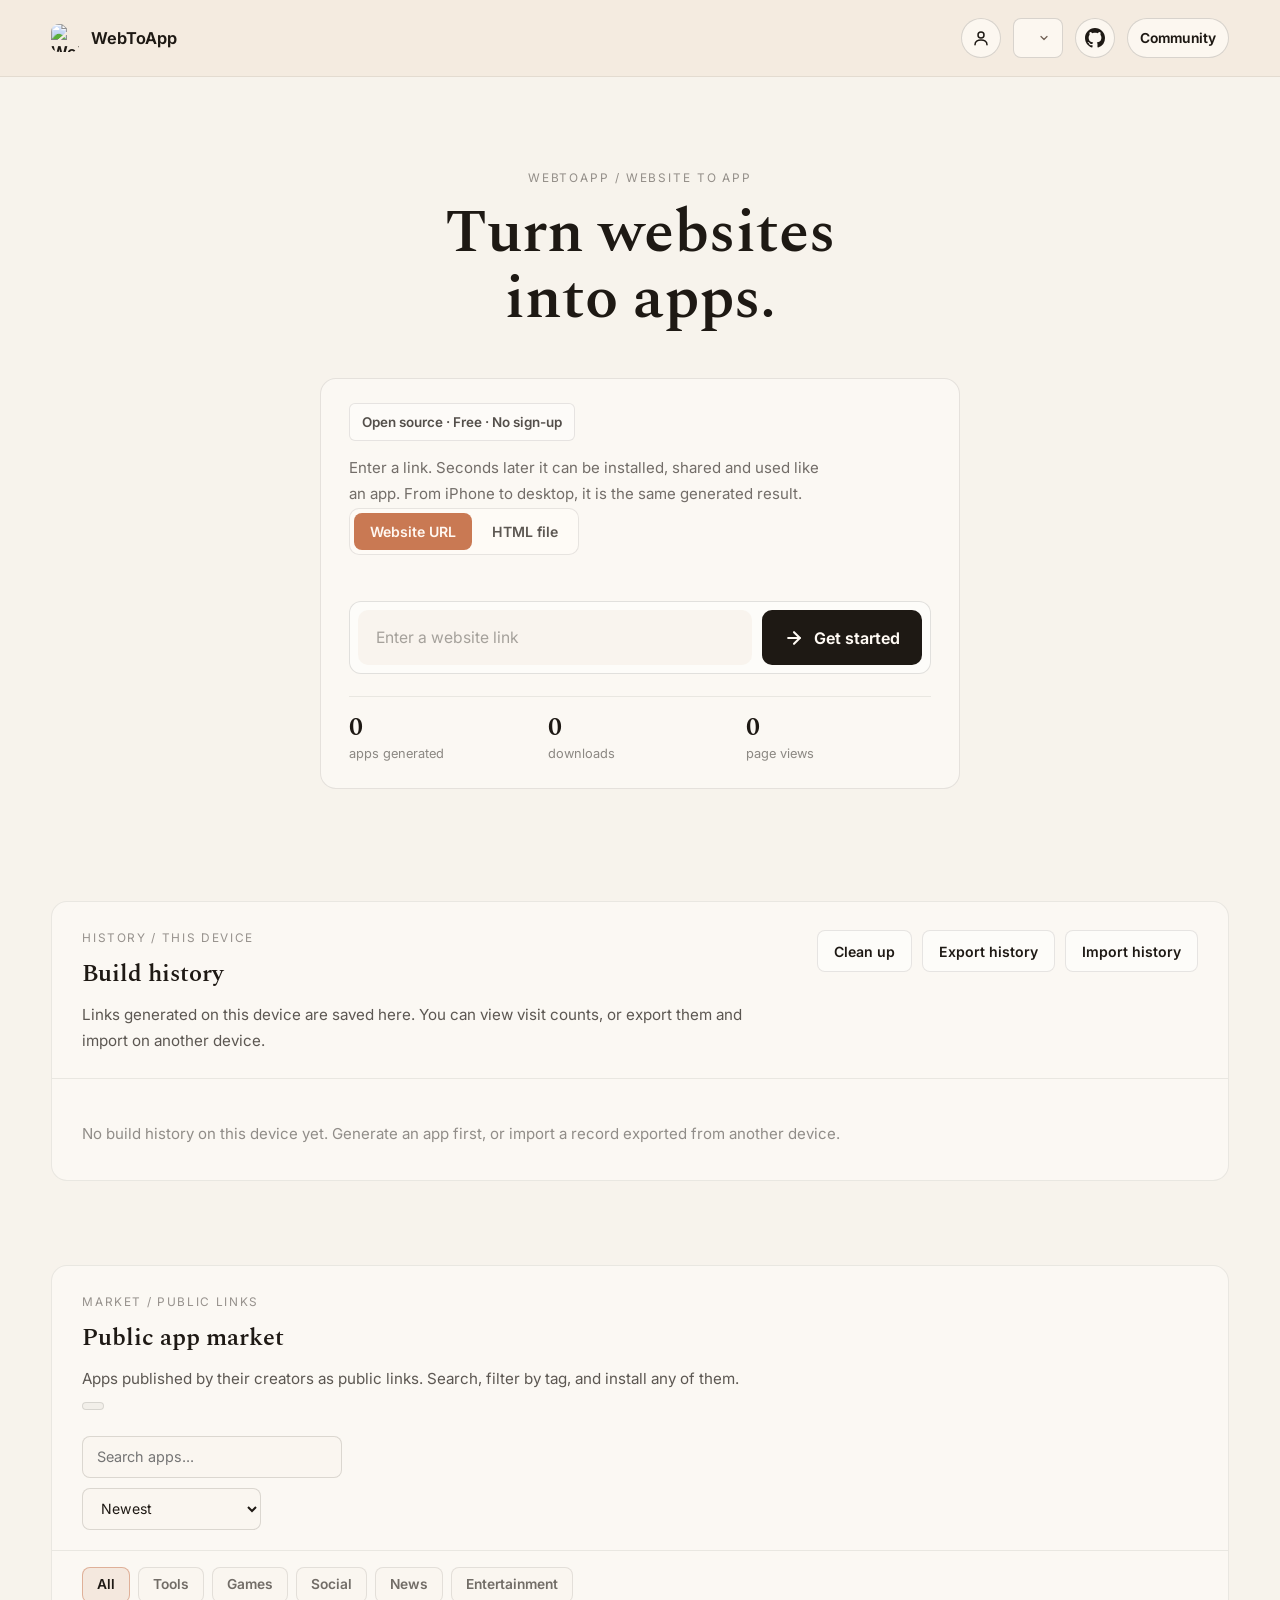
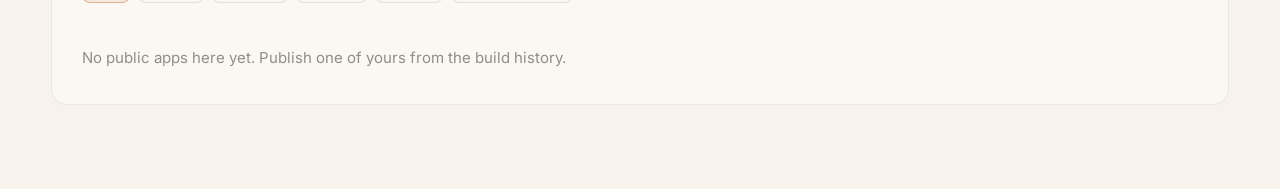
==== index.html @ dd0d882a "fix: translate the community button in every language The button label was left as Chinese in all ni" ====
<!DOCTYPE html>
<html lang="en">
<head>
  <meta charset="UTF-8">
  <meta name="viewport" content="width=device-width, initial-scale=1.0">
  <title>WebToApp — Turn websites into apps | Free & Open Source</title>
  <meta name="description" content="Enter a URL and get an app you can install, share and use right away. Works on iPhone, Android, Windows, macOS and Linux.">
  <meta name="keywords" content="web to app,URL to app,PWA generator,website to client,WebToApp,free,open source">
  <meta property="og:title" content="WebToApp — Turn websites into apps">
  <meta property="og:description" content="Enter a link. Seconds later it can be installed, shared and used like an app.">
  <meta property="og:type" content="website">
  <meta name="theme-color" content="#efe4d4">
  <link rel="icon" href="assets/site-logo.jpg">
  <link rel="preconnect" href="https://fonts.googleapis.com">
  <link rel="preconnect" href="https://fonts.gstatic.com" crossorigin>
  <link href="https://fonts.googleapis.com/css2?family=Inter:wght@400;500;600;700;800&family=Noto+Serif+SC:wght@400;500;600;700;900&family=Spectral:wght@400;500;600;700&display=swap" rel="stylesheet">
  <link rel="stylesheet" href="css/style.css?v=20261008-community3">
  <script src="js/i18n.js?v=20261008-community3"></script>
  <script src="js/i18n.strings.js?v=20261008-community3"></script>
</head>
<body>
  <header id="nav">
    <a class="logo" href="/">
      <img src="assets/site-logo.jpg" alt="WebToApp">
      <span>WebToApp</span>
    </a>
    <div class="nav-actions">
      <button id="profile-btn" class="profile-btn" type="button" data-i18n-aria-label="profile.open" data-i18n-title="profile.open" aria-label="My page" title="My page">
        <img id="profile-btn-avatar" class="profile-btn-avatar hidden" alt="">
        <svg id="profile-btn-icon" viewBox="0 0 24 24" width="18" height="18" fill="none" stroke="currentColor" stroke-width="2" stroke-linecap="round" stroke-linejoin="round" aria-hidden="true"><circle cx="12" cy="8" r="4"/><path d="M4 21c0-4 3.6-6.5 8-6.5s8 2.5 8 6.5"/></svg>
      </button>
      <div class="lang-switcher">
        <label id="lang-label" class="sr-only" for="lang-select" data-i18n="nav.langLabel">Language</label>
        <select id="lang-select" aria-labelledby="lang-label"></select>
      </div>
      <a class="gh-link" href="https://github.com/shiahonb777/WebToApp" target="_blank" rel="noopener noreferrer"
         data-i18n-aria-label="nav.github" aria-label="View source on GitHub" title="GitHub">
        <svg viewBox="0 0 16 16" width="20" height="20" aria-hidden="true" fill="currentColor">
          <path d="M8 0C3.58 0 0 3.58 0 8c0 3.54 2.29 6.53 5.47 7.59.4.07.55-.17.55-.38 0-.19-.01-.82-.01-1.49-2.01.37-2.53-.49-2.69-.94-.09-.23-.48-.94-.82-1.13-.28-.15-.68-.52-.01-.53.63-.01 1.08.58 1.23.82.72 1.21 1.87.87 2.33.66.07-.52.28-.87.51-1.07-1.78-.2-3.64-.89-3.64-3.95 0-.87.31-1.59.82-2.15-.08-.2-.36-1.02.08-2.12 0 0 .67-.21 2.2.82.64-.18 1.32-.27 2-.27.68 0 1.36.09 2 .27 1.53-1.04 2.2-.82 2.2-.82.44 1.1.16 1.92.08 2.12.51.56.82 1.27.82 2.15 0 3.07-1.87 3.75-3.65 3.95.29.25.54.73.54 1.48 0 1.07-.01 1.93-.01 2.2 0 .21.15.46.55.38A8.013 8.013 0 0 0 16 8c0-4.42-3.58-8-8-8z"/>
        </svg>
      </a>
      <div class="qq-group">
        <button id="qq-group-btn" class="qq-group-btn" type="button"
          aria-haspopup="dialog" aria-expanded="false" aria-controls="qq-group-panel"
          data-i18n-aria-label="nav.qq" data-i18n-title="nav.qq" aria-label="Community" title="Community">
          <span data-i18n="nav.qqShort">Community</span>
        </button>
        <div id="qq-group-panel" class="qq-group-panel hidden" role="dialog" aria-labelledby="community-title">
          <button id="qq-group-close" class="qq-group-close" type="button" data-i18n-aria-label="nav.qqClose" aria-label="Close">×</button>
          <p id="community-title" class="qq-group-title" data-i18n="nav.communityTitle">社区</p>
          <section class="community-block">
            <h2 class="community-kicker" data-i18n="nav.tgTitle">Telegram</h2>
            <p class="qq-group-lead" data-i18n="nav.tgNote">这是另一个同名项目的群。名字撞了，这边的事也可以在那里一起处理。</p>
            <a class="qq-group-join community-link" href="https://t.me/webtoapp777" target="_blank" rel="noopener noreferrer" data-i18n="nav.tgJoin">打开 Telegram</a>
          </section>
          <section class="community-block">
            <h2 class="community-kicker" data-i18n="nav.qqSection">QQ 群</h2>
            <p class="community-name">WebToApp 网页版</p>
            <p class="qq-group-lead" data-i18n="nav.qqLead">点击链接加入群聊【WebToApp 网页版】</p>
            <p class="qq-group-number-row">
              <span data-i18n="nav.qqNumber">群号</span>
              <strong id="qq-group-number">947508787</strong>
            </p>
            <div class="qq-group-actions">
              <a class="qq-group-join" href="https://qm.qq.com/q/F9BHHJNvtm" target="_blank" rel="noopener noreferrer" data-i18n="nav.qqJoin">加入群聊</a>
              <button id="qq-group-copy" class="qq-group-copy" type="button" data-i18n="nav.qqCopy">复制群号</button>
            </div>
            <p id="qq-group-status" class="qq-group-status" role="status"></p>
          </section>
        </div>
      </div>
    </div>
  </header>

  <main>
    <!-- ===== HERO ===== -->
    <section id="hero">
      <div class="hero-grid">
        <div class="hero-copy" data-reveal>
          <p class="hero-kicker" data-i18n="hero.kicker">WEBTOAPP / WEBSITE TO APP</p>
          <h1><span data-i18n="hero.titleLine1">Turn websites</span><br><span data-i18n="hero.titleLine2">into apps.</span></h1>
        </div>
        <div class="hero-side" data-reveal>
          <div class="badge" data-i18n="hero.badge">Open source · Free · No sign-up</div>
          <p class="subtitle" data-i18n="hero.subtitle">Enter a link. Seconds later it can be installed, shared and used like an app. From iPhone to desktop, it is the same generated result.</p>

          <div class="source-mode" role="group" aria-label="Source type">
            <button id="mode-url-btn" class="mode-btn active" type="button" data-i18n="mode.url">Website URL</button>
            <button id="mode-html-btn" class="mode-btn" type="button" data-i18n="mode.html">HTML file</button>
          </div>

          <div class="url-input-wrap" id="url-input-wrap">
            <input id="url-input" type="url" data-i18n-placeholder="hero.urlPlaceholder" placeholder="Enter a website link" autocomplete="off" spellcheck="false">
            <button id="distill-btn" type="button">
              <svg width="20" height="20" viewBox="0 0 24 24" fill="none" stroke="currentColor" stroke-width="2.5" stroke-linecap="round" stroke-linejoin="round"><path d="M5 12h14"/><path d="M12 5l7 7-7 7"/></svg>
              <span data-i18n="hero.startBtn">Get started</span>
            </button>
          </div>

          <div class="html-input-wrap hidden" id="html-input-wrap">
            <input id="html-file-input" class="sr-only" type="file" accept=".html,.htm,.zip">
            <label for="html-file-input" class="html-dropzone" id="html-dropzone">
              <svg width="22" height="22" viewBox="0 0 24 24" fill="none" stroke="currentColor" stroke-width="2" stroke-linecap="round" stroke-linejoin="round" aria-hidden="true"><path d="M14 2H6a2 2 0 0 0-2 2v16a2 2 0 0 0 2 2h12a2 2 0 0 0 2-2V8z"/><path d="M14 2v6h6"/></svg>
              <span class="html-dropzone-label" id="html-file-label" data-i18n="mode.htmlPick">Choose .html or .zip file</span>
              <small class="html-dropzone-hint" id="html-file-hint" data-i18n="mode.htmlHint">A single HTML file, or a zip containing index.html</small>
            </label>
          </div>

          <div class="stats">
            <div class="stat"><strong id="stat-generated-apps" data-count="0">0</strong><span data-i18n="stats.generated">apps generated</span></div>
            <div class="stat"><strong id="stat-downloads" data-count="0">0</strong><span data-i18n="stats.downloads">downloads</span></div>
            <div class="stat"><strong id="stat-views" data-count="0">0</strong><span data-i18n="stats.views">page views</span></div>
          </div>
        </div>
      </div>
    </section>

    <!-- ===== WORKSPACE ===== -->
    <section id="workspace" class="hidden">
      <div class="workspace-grid">
        <!-- Analysis -->
        <div class="panel" id="analysis-panel">
          <div class="panel-head">
            <h2 data-i18n="analysis.title">Site analysis</h2>
            <span id="analysis-status" class="status-badge" data-i18n="analysis.statusAnalyzing">Analyzing</span>
          </div>
          <div id="analysis-body" class="panel-body">
            <div class="analysis-loader">
              <div class="loader-bar"></div>
              <p id="loader-text" data-i18n="analysis.fetching">Fetching page...</p>
            </div>
          </div>
          <!-- Platform overview: static, always visible. One build ships all
               five installers at once — this is what kills the
               "Android-only" misunderstanding the old config panel created. -->
          <div class="platform-overview">
            <h3 data-i18n="platforms.title">One build, five apps</h3>
            <p class="platform-overview-sub" data-i18n="platforms.sub">Every generation produces all five installers at once — no extra ticks, no rebuilds.</p>
            <ul class="platform-list">
              <li>
                <span class="p-icon p-icon-android" aria-hidden="true"><svg viewBox="0 0 24 24"><path d="M18.4395 5.5586c-.675 1.1664-1.352 2.3318-2.0274 3.498-.0366-.0155-.0742-.0286-.1113-.043-1.8249-.6957-3.484-.8-4.42-.787-1.8551.0185-3.3544.4643-4.2597.8203-.084-.1494-1.7526-3.021-2.0215-3.4864a1.1451 1.1451 0 0 0-.1406-.1914c-.3312-.364-.9054-.4859-1.379-.203-.475.282-.7136.9361-.3886 1.5019 1.9466 3.3696-.0966-.2158 1.9473 3.3593.0172.031-.4946.2642-1.3926 1.0177C2.8987 12.176.452 14.772 0 18.9902h24c-.119-1.1108-.3686-2.099-.7461-3.0683-.7438-1.9118-1.8435-3.2928-2.7402-4.1836a12.1048 12.1048 0 0 0-2.1309-1.6875c.6594-1.122 1.312-2.2559 1.9649-3.3848.2077-.3615.1886-.7956-.0079-1.1191a1.1001 1.1001 0 0 0-.8515-.5332c-.5225-.0536-.9392.3128-1.0488.5449zm-.0391 8.461c.3944.5926.324 1.3306-.1563 1.6503-.4799.3197-1.188.0985-1.582-.4941-.3944-.5927-.324-1.3307.1563-1.6504.4727-.315 1.1812-.1086 1.582.4941zM7.207 13.5273c.4803.3197.5506 1.0577.1563 1.6504-.394.5926-1.1038.8138-1.584.4941-.48-.3197-.5503-1.0577-.1563-1.6504.4008-.6021 1.1087-.8106 1.584-.4941z"/></svg></span>
                <div><strong>Android</strong><span data-i18n="platforms.androidDetail">Signed WebView APK · ~21 KB</span></div>
              </li>
              <li>
                <span class="p-icon p-icon-apple" aria-hidden="true"><svg viewBox="0 0 24 24"><path d="M12.152 6.896c-.948 0-2.415-1.078-3.96-1.04-2.04.027-3.91 1.183-4.961 3.014-2.117 3.675-.546 9.103 1.519 12.09 1.013 1.454 2.208 3.09 3.792 3.039 1.52-.065 2.09-.987 3.935-.987 1.831 0 2.35.987 3.96.948 1.637-.026 2.676-1.48 3.676-2.948 1.156-1.688 1.636-3.325 1.662-3.415-.039-.013-3.182-1.221-3.22-4.857-.026-3.04 2.48-4.494 2.597-4.559-1.429-2.09-3.623-2.324-4.39-2.376-2-.156-3.675 1.09-4.61 1.09zM15.53 3.83c.843-1.012 1.4-2.427 1.245-3.83-1.207.052-2.662.805-3.532 1.818-.78.896-1.454 2.338-1.273 3.714 1.338.104 2.715-.688 3.559-1.701"/></svg></span>
                <div><strong>iOS / iPadOS</strong><span data-i18n="platforms.iosDetail">Web Clip profile · ~4 KB</span></div>
              </li>
              <li>
                <span class="p-icon p-icon-apple" aria-hidden="true"><svg viewBox="0 0 24 24"><path d="M12.152 6.896c-.948 0-2.415-1.078-3.96-1.04-2.04.027-3.91 1.183-4.961 3.014-2.117 3.675-.546 9.103 1.519 12.09 1.013 1.454 2.208 3.09 3.792 3.039 1.52-.065 2.09-.987 3.935-.987 1.831 0 2.35.987 3.96.948 1.637-.026 2.676-1.48 3.676-2.948 1.156-1.688 1.636-3.325 1.662-3.415-.039-.013-3.182-1.221-3.22-4.857-.026-3.04 2.48-4.494 2.597-4.559-1.429-2.09-3.623-2.324-4.39-2.376-2-.156-3.675 1.09-4.61 1.09zM15.53 3.83c.843-1.012 1.4-2.427 1.245-3.83-1.207.052-2.662.805-3.532 1.818-.78.896-1.454 2.338-1.273 3.714 1.338.104 2.715-.688 3.559-1.701"/></svg></span>
                <div><strong>macOS</strong><span data-i18n="platforms.macosDetail">Standalone .app window · ~135 KB</span></div>
              </li>
              <li>
                <span class="p-icon p-icon-windows" aria-hidden="true"><svg viewBox="0 0 88 88"><path d="M0 12.402 35.687 7.542l.016 34.423-35.67.203zm35.67 33.529.028 34.453L.028 75.48.026 45.7zm4.326-39.025L87.314 0v41.527l-47.318.376zm47.329 39.349-.011 41.34-47.318-6.678-.066-34.739z"/></svg></span>
                <div><strong>Windows</strong><span data-i18n="platforms.windowsDetail">Launcher .zip · ~1.2 KB</span></div>
              </li>
              <li>
                <span class="p-icon p-icon-linux p-icon-outline" aria-hidden="true"><svg viewBox="0 0 24 24" fill="none" stroke="currentColor" stroke-width="2" stroke-linecap="round" stroke-linejoin="round"><rect x="3" y="4" width="18" height="16" rx="2"/><path d="M7 9l3 3-3 3M12 15h5"/></svg></span>
                <div><strong>Linux</strong><span data-i18n="platforms.linuxDetail">Desktop entry .tar.gz · ~0.7 KB</span></div>
              </li>
            </ul>
          </div>
        </div>

        <!-- Config -->
        <div class="panel" id="config-panel">
          <div class="panel-head"><h2 data-i18n="config.title">App configuration</h2></div>
          <div class="panel-body">
            <div class="config-grid">
              <label class="field field-full">
                <span data-i18n="config.appName">App name</span>
                <input id="app-name" type="text" data-i18n-placeholder="config.appNamePlaceholder" placeholder="Auto-detecting...">
                <small id="app-name-source-note" class="field-note field-note-inline" data-i18n="config.appNameNote">Name and source are filled in automatically after analysis</small>
              </label>
              <label class="field field-full">
                <span data-i18n="config.appDesc">App description (optional)</span>
                <input id="app-desc" type="text" maxlength="80" data-i18n-placeholder="config.appDescPlaceholder" placeholder="One line shown on the market card and app page">
              </label>
              <label class="field field-full">
                <span data-i18n="config.aboutLabel">About section (optional)</span>
                <textarea id="about-text" rows="3" maxlength="2000" data-i18n-placeholder="config.aboutPlaceholder" placeholder="Intro shown inside the About fold on the app page"></textarea>
              </label>
              <div class="field field-full">
                <span data-i18n="config.aboutImagesLabel">About images (optional)</span>
                <div class="file-picker-row">
                  <input id="about-images-input" class="sr-only" type="file" accept="image/png,image/jpeg,image/webp,image/gif" multiple>
                  <label for="about-images-input" class="file-picker-btn" data-i18n="config.chooseFile">Choose file</label>
                  <span id="about-images-name" class="file-picker-name" data-i18n="config.noFileChosen">No file chosen</span>
                  <button id="about-images-clear" class="icon-upload-clear" type="button" data-i18n="config.aboutImagesClear">Clear</button>
                </div>
                <div id="about-images-preview" class="about-images-preview"></div>
                <small class="field-note" data-i18n="config.aboutImagesNote">Up to 3 images; anything over 800KB is auto-compressed near-losslessly.</small>
              </div>
              <label class="field">
                <span data-i18n="config.themeColor">Theme color</span>
                <div class="color-wrap">
                  <input id="app-color" type="color" value="#7c3aed">
                  <span id="color-hex">#7c3aed</span>
                </div>
              </label>
              <label class="field field-full">
                <span data-i18n="config.appIcon">App icon</span>
                <div class="icon-upload">
                  <div class="icon-upload-preview">
                    <img id="custom-icon-preview" data-i18n-alt="config.iconPreviewAlt" alt="App icon preview">
                    <span id="custom-icon-placeholder" data-i18n="config.iconAutoFetch">Auto-fetch</span>
                  </div>
                  <div class="icon-upload-meta">
                    <div class="file-picker-row">
                      <input id="custom-icon-input" class="sr-only" type="file" accept="image/png,image/jpeg,image/webp,image/x-icon,image/vnd.microsoft.icon">
                      <label for="custom-icon-input" class="file-picker-btn" data-i18n="config.chooseFile">Choose file</label>
                      <span id="custom-icon-file-name" class="file-picker-name" data-i18n="config.noFileChosen">No file chosen</span>
                    </div>
                    <button id="custom-icon-clear" class="icon-upload-clear" type="button" data-i18n="config.restoreAutoFetch">Restore auto-fetch</button>
                    <small class="field-note" data-i18n="config.iconFormatsNote">Supports PNG, JPG, WEBP, ICO. Uploaded icons are normalized to a cross-platform PNG.</small>
                  </div>
                </div>
              </label>
            </div>

            <!-- Platform settings: one tab per platform. Only Android has
                 extra knobs today (they drive the real APK build); the other
                 four shells reuse the shared name/icon/theme above, and each
                 tab says so explicitly instead of pretending. -->
            <div class="platform-config">
              <div class="platform-config-head">
                <span data-i18n="config.platformsTitle">Platform settings</span>
                <small data-i18n="config.platformsSub">One build covers all five — pick a tab to inspect</small>
              </div>
              <div class="platform-tabs" role="tablist" data-i18n-aria-label="config.tabsLabel" aria-label="Platform settings tabs">
                <button class="platform-tab active" type="button" role="tab" aria-selected="true" aria-controls="panel-android" id="tab-android" data-platform-tab="android">
                  <svg viewBox="0 0 24 24" aria-hidden="true"><path d="M18.4395 5.5586c-.675 1.1664-1.352 2.3318-2.0274 3.498-.0366-.0155-.0742-.0286-.1113-.043-1.8249-.6957-3.484-.8-4.42-.787-1.8551.0185-3.3544.4643-4.2597.8203-.084-.1494-1.7526-3.021-2.0215-3.4864a1.1451 1.1451 0 0 0-.1406-.1914c-.3312-.364-.9054-.4859-1.379-.203-.475.282-.7136.9361-.3886 1.5019 1.9466 3.3696-.0966-.2158 1.9473 3.3593.0172.031-.4946.2642-1.3926 1.0177C2.8987 12.176.452 14.772 0 18.9902h24c-.119-1.1108-.3686-2.099-.7461-3.0683-.7438-1.9118-1.8435-3.2928-2.7402-4.1836a12.1048 12.1048 0 0 0-2.1309-1.6875c.6594-1.122 1.312-2.2559 1.9649-3.3848.2077-.3615.1886-.7956-.0079-1.1191a1.1001 1.1001 0 0 0-.8515-.5332c-.5225-.0536-.9392.3128-1.0488.5449zm-.0391 8.461c.3944.5926.324 1.3306-.1563 1.6503-.4799.3197-1.188.0985-1.582-.4941-.3944-.5927-.324-1.3307.1563-1.6504.4727-.315 1.1812-.1086 1.582.4941zM7.207 13.5273c.4803.3197.5506 1.0577.1563 1.6504-.394.5926-1.1038.8138-1.584.4941-.48-.3197-.5503-1.0577-.1563-1.6504.4008-.6021 1.1087-.8106 1.584-.4941z"/></svg>
                  <span>Android</span>
                </button>
                <button class="platform-tab" type="button" role="tab" aria-selected="false" aria-controls="panel-ios" id="tab-ios" data-platform-tab="ios" tabindex="-1">
                  <svg viewBox="0 0 24 24" aria-hidden="true"><path d="M12.152 6.896c-.948 0-2.415-1.078-3.96-1.04-2.04.027-3.91 1.183-4.961 3.014-2.117 3.675-.546 9.103 1.519 12.09 1.013 1.454 2.208 3.09 3.792 3.039 1.52-.065 2.09-.987 3.935-.987 1.831 0 2.35.987 3.96.948 1.637-.026 2.676-1.48 3.676-2.948 1.156-1.688 1.636-3.325 1.662-3.415-.039-.013-3.182-1.221-3.22-4.857-.026-3.04 2.48-4.494 2.597-4.559-1.429-2.09-3.623-2.324-4.39-2.376-2-.156-3.675 1.09-4.61 1.09zM15.53 3.83c.843-1.012 1.4-2.427 1.245-3.83-1.207.052-2.662.805-3.532 1.818-.78.896-1.454 2.338-1.273 3.714 1.338.104 2.715-.688 3.559-1.701"/></svg>
                  <span>iOS</span>
                </button>
                <button class="platform-tab" type="button" role="tab" aria-selected="false" aria-controls="panel-macos" id="tab-macos" data-platform-tab="macos" tabindex="-1">
                  <svg viewBox="0 0 24 24" aria-hidden="true"><path d="M12.152 6.896c-.948 0-2.415-1.078-3.96-1.04-2.04.027-3.91 1.183-4.961 3.014-2.117 3.675-.546 9.103 1.519 12.09 1.013 1.454 2.208 3.09 3.792 3.039 1.52-.065 2.09-.987 3.935-.987 1.831 0 2.35.987 3.96.948 1.637-.026 2.676-1.48 3.676-2.948 1.156-1.688 1.636-3.325 1.662-3.415-.039-.013-3.182-1.221-3.22-4.857-.026-3.04 2.48-4.494 2.597-4.559-1.429-2.09-3.623-2.324-4.39-2.376-2-.156-3.675 1.09-4.61 1.09zM15.53 3.83c.843-1.012 1.4-2.427 1.245-3.83-1.207.052-2.662.805-3.532 1.818-.78.896-1.454 2.338-1.273 3.714 1.338.104 2.715-.688 3.559-1.701"/></svg>
                  <span>macOS</span>
                </button>
                <button class="platform-tab" type="button" role="tab" aria-selected="false" aria-controls="panel-windows" id="tab-windows" data-platform-tab="windows" tabindex="-1">
                  <svg viewBox="0 0 88 88" aria-hidden="true"><path d="M0 12.402 35.687 7.542l.016 34.423-35.67.203zm35.67 33.529.028 34.453L.028 75.48.026 45.7zm4.326-39.025L87.314 0v41.527l-47.318.376zm47.329 39.349-.011 41.34-47.318-6.678-.066-34.739z"/></svg>
                  <span>Windows</span>
                </button>
                <button class="platform-tab" type="button" role="tab" aria-selected="false" aria-controls="panel-linux" id="tab-linux" data-platform-tab="linux" tabindex="-1">
                  <svg viewBox="0 0 24 24" aria-hidden="true" fill="none" stroke="currentColor" stroke-width="2" stroke-linecap="round" stroke-linejoin="round"><rect x="3" y="4" width="18" height="16" rx="2"/><path d="M7 9l3 3-3 3M12 15h5"/></svg>
                  <span>Linux</span>
                </button>
              </div>
              <div class="platform-panels">
                <section class="platform-panel" role="tabpanel" id="panel-android" aria-labelledby="tab-android" data-platform-panel="android" tabindex="0">
                  <div class="feature-grid">
                    <section class="feature-card">
                      <div class="feature-copy">
                        <div class="feature-heading-row">
                          <strong data-i18n="config.immersiveTitle">Immersive fullscreen</strong>
                          <span class="feature-tag">Android</span>
                        </div>
                        <p data-i18n="config.immersiveDesc">Hide the Android status and navigation bars so content fills the screen. iPhone apps already launch fullscreen by default.</p>
                      </div>
                      <label class="switch" data-i18n-aria-label="config.immersiveTitle" aria-label="Immersive fullscreen">
                        <input id="feature-immersive-fullscreen" type="checkbox" checked>
                        <span class="switch-ui"></span>
                      </label>
                    </section>

                    <section class="feature-card">
                      <div class="feature-copy">
                        <div class="feature-heading-row">
                          <strong data-i18n="config.desktopTitle">Desktop mode</strong>
                          <span class="feature-tag">Android</span>
                        </div>
                        <p data-i18n="config.desktopDesc">Visit the site with a desktop browser identity. Good for dashboards, consoles and some video pages.</p>
                      </div>
                      <label class="switch" data-i18n-aria-label="config.desktopTitle" aria-label="Desktop mode">
                        <input id="feature-desktop-mode" type="checkbox">
                        <span class="switch-ui"></span>
                      </label>
                    </section>
                  </div>
                  <details class="advanced-panel">
                    <summary>
                      <span data-i18n="config.advancedTitle">Advanced settings</span>
                      <small data-i18n="config.advancedSub">Android version and package name</small>
                    </summary>
                    <div class="advanced-grid">
                      <label class="field">
                        <span data-i18n="config.versionName">Android version name</span>
                        <input id="android-version-name" type="text" placeholder="1.0.0" value="1.0.0">
                        <small class="field-note" data-i18n="config.versionNameNote">Only letters, digits, dots, underscores and hyphens are kept</small>
                      </label>
                      <label class="field">
                        <span data-i18n="config.versionCode">Android version code</span>
                        <input id="android-version-code" type="number" min="1" step="1" data-i18n-placeholder="config.versionCodePlaceholder" placeholder="Leave blank to auto-increment">
                        <small class="field-note" data-i18n="config.versionCodeNote">Auto-increments by default; a manual value takes priority</small>
                      </label>
                      <label class="field field-full">
                        <span data-i18n="config.packagePrefix">Android package prefix</span>
                        <input id="android-package-prefix" type="text" placeholder="com.webtoapp" value="com.webtoapp">
                        <small class="field-note" data-i18n="config.packagePrefixNote">e.g. com.company.product; the app ID is appended automatically</small>
                      </label>
                    </div>
                  </details>
                </section>
                <section class="platform-panel" role="tabpanel" id="panel-ios" aria-labelledby="tab-ios" data-platform-panel="ios" tabindex="0" hidden>
                  <div class="platform-note">
                    <strong data-i18n="config.noExtraTitle">No extra options</strong>
                    <p data-i18n="platformPanel.iosDesc">Web Clip profile installed via Safari; the home-screen icon launches fullscreen. It points at /launch, so the URL can be hot-swapped without reinstalling.</p>
                    <p class="field-note" data-i18n="config.sharedNote">Reuses the shared name, icon and theme above — nothing else to set.</p>
                  </div>
                </section>
                <section class="platform-panel" role="tabpanel" id="panel-macos" aria-labelledby="tab-macos" data-platform-panel="macos" tabindex="0" hidden>
                  <div class="platform-note">
                    <strong data-i18n="config.noExtraTitle">No extra options</strong>
                    <p data-i18n="platformPanel.macosDesc">Native .app bundle opening a standalone WKWebView window — no address bar, no third-party browser needed.</p>
                    <p data-i18n="platformPanel.macosSize">Opens centered at 1280 × 800; resize freely afterwards.</p>
                    <p class="field-note" data-i18n="config.sharedNote">Reuses the shared name, icon and theme above — nothing else to set.</p>
                  </div>
                </section>
                <section class="platform-panel" role="tabpanel" id="panel-windows" aria-labelledby="tab-windows" data-platform-panel="windows" tabindex="0" hidden>
                  <p class="platform-panel-intro" data-i18n="platformPanel.windowsDesc">Launcher plus desktop-shortcut helper; opens the system browser in app mode.</p>
                  <div class="window-size-grid">
                    <label class="field">
                      <span data-i18n="window.width">Width</span>
                      <input id="windows-window-width" type="number" min="320" max="7680" step="1" inputmode="numeric" placeholder="1280">
                    </label>
                    <label class="field">
                      <span data-i18n="window.height">Height</span>
                      <input id="windows-window-height" type="number" min="320" max="7680" step="1" inputmode="numeric" placeholder="800">
                    </label>
                  </div>
                  <p class="field-note" data-i18n="window.sizeDesc">Suggested initial window size in pixels. Blank = browser default (it may restore your last window).</p>
                  <section class="feature-card">
                    <div class="feature-copy">
                      <div class="feature-heading-row">
                        <strong data-i18n="window.maxTitle">Launch maximized</strong>
                      </div>
                      <p data-i18n="window.maxDesc">Open maximized instead of a sized window. Takes priority over the size above.</p>
                    </div>
                    <label class="switch" data-i18n-aria-label="window.maxTitle" aria-label="Launch maximized">
                      <input id="windows-window-maximized" type="checkbox">
                      <span class="switch-ui"></span>
                    </label>
                  </section>
                </section>
                <section class="platform-panel" role="tabpanel" id="panel-linux" aria-labelledby="tab-linux" data-platform-panel="linux" tabindex="0" hidden>
                  <p class="platform-panel-intro" data-i18n="platformPanel.linuxDesc">Desktop entry plus install script; opens the system browser in app mode with the app icon.</p>
                  <div class="window-size-grid">
                    <label class="field">
                      <span data-i18n="window.width">Width</span>
                      <input id="linux-window-width" type="number" min="320" max="7680" step="1" inputmode="numeric" placeholder="1280">
                    </label>
                    <label class="field">
                      <span data-i18n="window.height">Height</span>
                      <input id="linux-window-height" type="number" min="320" max="7680" step="1" inputmode="numeric" placeholder="800">
                    </label>
                  </div>
                  <p class="field-note" data-i18n="window.sizeDesc">Suggested initial window size in pixels. Blank = browser default (it may restore your last window).</p>
                  <section class="feature-card">
                    <div class="feature-copy">
                      <div class="feature-heading-row">
                        <strong data-i18n="window.maxTitle">Launch maximized</strong>
                      </div>
                      <p data-i18n="window.maxDesc">Open maximized instead of a sized window. Takes priority over the size above.</p>
                    </div>
                    <label class="switch" data-i18n-aria-label="window.maxTitle" aria-label="Launch maximized">
                      <input id="linux-window-maximized" type="checkbox">
                      <span class="switch-ui"></span>
                    </label>
                  </section>
                </section>
              </div>
            </div>

            <div class="visibility-row">
              <label class="visibility-control">
                <span class="visibility-label" data-i18n="config.visibilityLabel">Link visibility</span>
                <div class="source-mode visibility-toggle" role="group" aria-label="Link visibility">
                  <button id="visibility-private-btn" class="mode-btn" type="button" data-i18n="config.visibilityPrivate">Private</button>
                  <button id="visibility-public-btn" class="mode-btn active" type="button" data-i18n="config.visibilityPublic">Public</button>
                </div>
                <small class="field-note" data-i18n="config.visibilityNote">Private links work for anyone who has the link but are never listed. Public links appear in the app market.</small>
              </label>
              <div class="field field-full">
                <span data-i18n="config.tagsLabel">Tags (required)</span>
                <div class="tags-picker" id="tags-picker">
                  <div class="tags-builtins" role="group" aria-label="Built-in tags">
                    <button type="button" class="tag-chip" data-tag="tools" data-i18n="tags.tools">Tools</button>
                    <button type="button" class="tag-chip" data-tag="games" data-i18n="tags.games">Games</button>
                    <button type="button" class="tag-chip" data-tag="social" data-i18n="tags.social">Social</button>
                    <button type="button" class="tag-chip" data-tag="news" data-i18n="tags.news">News</button>
                    <button type="button" class="tag-chip" data-tag="entertainment" data-i18n="tags.entertainment">Entertainment</button>
                  </div>
                  <div class="tags-custom-row">
                    <input id="tag-custom-input" type="text" maxlength="24" data-i18n-placeholder="config.tagsCustomPlaceholder" placeholder="Custom tag, press Enter">
                  </div>
                </div>
                <small class="field-note" data-i18n="config.tagsNote">Pick at least one tag — 5 built-ins or type your own. Tags show on the app page and in the market.</small>
              </div>
            </div>

            <button id="generate-btn" class="btn-primary" type="button" data-i18n="config.generateBtn">Generate app</button>
            <small class="field-note create-note" data-i18n="config.retentionNote">A generated app link is cleaned up automatically after 30 days with no visits, to avoid holding system resources long-term.</small>
          </div>
        </div>
      </div>

      <!-- Result -->
      <div id="result-panel" class="panel result-panel hidden">
        <h2 data-i18n="result.title">Generated</h2>
        <p class="result-sub" data-i18n="result.sub">Open the link below on any device to download or install</p>
        <div class="result-link-wrap">
          <input id="app-link" type="text" readonly>
          <button id="copy-btn" type="button" data-i18n="result.copy">Copy</button>
        </div>
        <div class="platforms">
          <span class="platform-tag">Android</span>
          <span class="platform-tag">iOS</span>
          <span class="platform-tag">Windows</span>
          <span class="platform-tag">macOS</span>
          <span class="platform-tag">Linux</span>
        </div>
        <div class="preview-shell">
          <div class="preview-shell-head">
            <div class="preview-shell-chrome">
              <span></span>
              <span></span>
              <span></span>
            </div>
            <div id="preview-url" class="preview-url" data-i18n="result.waitingLink">Waiting for the link...</div>
            <button id="preview-open-btn" class="preview-open-btn" type="button" data-i18n-aria-label="result.openFull" aria-label="Open full">
              <svg width="16" height="16" viewBox="0 0 24 24" fill="none" stroke="currentColor" stroke-width="2.2" stroke-linecap="round" stroke-linejoin="round" aria-hidden="true">
                <path d="M14 4h6v6"></path>
                <path d="M10 14 20 4"></path>
                <path d="M20 14v6H4V4h6"></path>
              </svg>
              <span data-i18n="result.openFull">Open full</span>
            </button>
          </div>
          <div class="preview-frame-wrap">
            <iframe
              id="preview-frame"
              data-i18n-title="result.previewTitle"
              title="App preview"
              loading="lazy"
              referrerpolicy="no-referrer"
            ></iframe>
          </div>
        </div>
      </div>
    </section>

    <section id="history-section">
      <div class="history-shell panel">
        <div class="history-head">
          <div>
            <p class="history-kicker" data-i18n="history.kicker">History / This device</p>
            <h2 data-i18n="history.title">Build history</h2>
            <p class="history-sub" data-i18n="history.sub">Links generated on this device are saved here. You can view visit counts, or export them and import on another device.</p>
          </div>
          <div class="history-toolbar">
            <button id="history-manage-btn" class="btn-secondary" type="button" data-i18n="history.manage">Clean up</button>
            <button id="history-export-btn" class="btn-secondary" type="button" data-i18n="history.export">Export history</button>
            <button id="history-import-btn" class="btn-secondary" type="button" data-i18n="history.import">Import history</button>
            <input id="history-import-input" class="sr-only" type="file" accept="application/json">
          </div>
        </div>
        <div class="history-body">
          <div id="history-empty" class="history-empty">
            <p data-i18n="history.empty">No build history on this device yet. Generate an app first, or import a record exported from another device.</p>
          </div>
          <div id="history-select-bar" class="history-select-bar hidden">
            <label class="history-select-all">
              <input id="history-select-all" type="checkbox">
              <span data-i18n="history.selectAll">Select all</span>
            </label>
            <span id="history-select-count" class="history-select-count"></span>
            <div class="history-select-actions">
              <button id="history-delete-selected-btn" class="btn-secondary history-delete-selected" type="button" data-i18n="history.deleteSelected">Delete selected</button>
              <button id="history-cancel-select-btn" class="btn-secondary" type="button" data-i18n="history.cancelSelect">Cancel</button>
            </div>
          </div>
          <div id="history-list" class="history-list"></div>
          <button id="history-toggle-btn" class="btn-secondary history-toggle-btn hidden" type="button"></button>
        </div>
      </div>
    </section>

    <!-- ===== PUBLIC MARKET ===== -->
    <section id="market-section">
      <div class="market-shell panel">
        <div class="market-head">
          <div>
            <p class="history-kicker" data-i18n="market.kicker">Market / Public links</p>
            <h2 data-i18n="market.title">Public app market</h2>
            <p class="history-sub" data-i18n="market.sub">Apps published by their creators as public links. Search, filter by tag, and install any of them.</p>
            <span id="market-count" class="market-count"></span>
          </div>
          <div class="market-toolbar">
            <input id="market-search" class="market-search" type="search" data-i18n-placeholder="market.searchPlaceholder" placeholder="Search apps..." autocomplete="off">
            <select id="market-sort" class="market-sort" aria-label="Sort">
              <option value="newest" data-i18n="market.sortNewest" selected>Newest</option>
              <option value="rating" data-i18n="market.sortRating">Top rated</option>
              <option value="downloads" data-i18n="market.sortDownloads">Most downloads</option>
              <option value="visits" data-i18n="market.sortVisits">Most visits</option>
            </select>
          </div>
        </div>
        <div class="market-tabs" role="tablist" aria-label="Market tags">
          <button class="market-tab active" type="button" data-market-tag="" data-i18n="market.tabAll">All</button>
          <button class="market-tab" type="button" data-market-tag="tools" data-i18n="tags.tools">Tools</button>
          <button class="market-tab" type="button" data-market-tag="games" data-i18n="tags.games">Games</button>
          <button class="market-tab" type="button" data-market-tag="social" data-i18n="tags.social">Social</button>
          <button class="market-tab" type="button" data-market-tag="news" data-i18n="tags.news">News</button>
          <button class="market-tab" type="button" data-market-tag="entertainment" data-i18n="tags.entertainment">Entertainment</button>
        </div>
        <div class="market-body">
          <div id="market-empty" class="history-empty hidden">
            <p data-i18n="market.empty">No public apps here yet. Publish one of yours from the build history.</p>
          </div>
          <div id="market-list" class="market-list"></div>
        </div>
      </div>
    </section>

  </main>

  <!-- ===== USER PROFILE ===== -->
  <div id="profile-modal" class="profile-modal hidden" role="dialog" aria-modal="true" aria-labelledby="profile-name-view">
    <div class="profile-card">
      <button id="profile-close" class="profile-close" type="button" data-i18n-aria-label="profile.close" aria-label="Close">×</button>
      <div class="profile-head">
        <div class="profile-avatar-wrap">
          <img id="profile-avatar" class="profile-avatar hidden" alt="">
          <span id="profile-avatar-fallback" class="profile-avatar profile-avatar-fallback" aria-hidden="true"></span>
          <button id="avatar-upload-btn" class="avatar-upload-btn hidden" type="button" data-i18n="profile.uploadAvatar">Change</button>
          <input id="avatar-file" class="sr-only" type="file" accept="image/png,image/jpeg,image/webp">
        </div>
        <div class="profile-id-block">
          <div class="profile-name-row">
            <span id="profile-name-view" class="profile-name-view"></span>
            <span id="profile-num" class="profile-num"></span>
            <span id="profile-vis-badge" class="profile-vis-badge hidden"></span>
          </div>
          <div id="profile-joined" class="profile-joined"></div>
        </div>
      </div>
      <div id="profile-bio-view" class="profile-bio"></div>
      <p id="profile-msg" class="profile-msg" role="status"></p>

      <form id="profile-edit" class="profile-edit hidden">
        <label class="profile-field">
          <span data-i18n="profile.name">Display name</span>
          <input id="profile-name-input" type="text" maxlength="20" data-i18n-placeholder="profile.nameHint" placeholder="2-20 chars, letters/数字/_-">
        </label>
        <label class="profile-field">
          <span data-i18n="profile.bio">Bio (Markdown supported)</span>
          <textarea id="profile-bio-input" rows="4" maxlength="2000" data-i18n-placeholder="profile.bioHint" placeholder="Tell people who you are…"></textarea>
        </label>
        <div class="profile-edit-actions">
          <button type="submit" class="profile-save" data-i18n="profile.save">Save</button>
          <button type="button" id="profile-edit-cancel" class="profile-cancel" data-i18n="profile.cancel">Cancel</button>
        </div>
      </form>
      <button id="profile-edit-btn" class="profile-edit-btn hidden" type="button" data-i18n="profile.edit">Edit profile</button>

      <div class="section-label" id="profile-apps-label" data-i18n="profile.appsLabel">Apps</div>
      <div id="profile-apps" class="profile-apps"></div>
    </div>
  </div>

  <script src="js/mdmini.js?v=20261008-community3"></script>
  <script src="js/app.v5.js?v=20261008-community3"></script>
</body>
</html>
---- css/style.css ----
:root {
  --paper: #f7f3ec;
  --paper-deep: #efe7db;
  --paper-strong: #fbf8f3;
  --ink: #1e1914;
  --ink-soft: rgba(30, 25, 20, 0.72);
  --ink-faint: rgba(30, 25, 20, 0.46);
  --line: rgba(30, 25, 20, 0.1);
  --line-strong: rgba(30, 25, 20, 0.16);
  --accent: #c97953;
  --accent-warm: #a85c3a;
  --success: #4f715a;
  --danger: #a0533d;
  --surface: rgba(255, 252, 247, 0.76);
  --surface-strong: rgba(255, 253, 249, 0.9);
  --radius-sm: 6px;
  --radius-md: 8px;
  --radius-lg: 12px;
  --radius-xl: 16px;
  --font-sans: "Inter", -apple-system, BlinkMacSystemFont, sans-serif;
  --font-serif: "Spectral", "Noto Serif SC", "Songti SC", "STSong", serif;
  --transition: 180ms ease;
}

*,
*::before,
*::after {
  box-sizing: border-box;
  margin: 0;
  padding: 0;
}

html {
  scroll-behavior: smooth;
  -webkit-font-smoothing: antialiased;
}

body {
  min-height: 100vh;
  overflow-x: hidden;
  color: var(--ink);
  background: var(--paper);
  font-family: var(--font-sans);
  line-height: 1.5;
}

a {
  color: inherit;
  text-decoration: none;
}

button,
input,
select {
  border: 0;
  outline: 0;
  background: none;
  color: inherit;
  font: inherit;
}

button {
  cursor: pointer;
}

:is(a, button, input, select, summary, [tabindex]):focus-visible {
  outline: 2px solid var(--accent);
  outline-offset: 2px;
}

::selection {
  background: rgba(201, 121, 83, 0.22);
}

#nav {
  position: sticky;
  top: 0;
  z-index: 20;
  display: flex;
  align-items: center;
  justify-content: space-between;
  padding: 18px clamp(22px, 4vw, 52px);
  background: var(--paper);
  border-bottom: 1px solid rgba(30, 25, 20, 0.08);
}

.logo {
  display: inline-flex;
  align-items: center;
  gap: 12px;
  font-weight: 650;
  font-size: 1.02rem;
  letter-spacing: 0;
}

.logo img {
  display: block;
  width: 28px;
  height: 28px;
  border-radius: 8px;
  object-fit: cover;
}

main {
  position: relative;
  z-index: 1;
}

section {
  padding-inline: clamp(22px, 4vw, 52px);
}

#hero {
  min-height: calc(100vh - 76px);
  display: flex;
  align-items: center;
  padding-top: 24px;
  padding-bottom: 44px;
}

.hero-grid {
  width: min(1360px, 100%);
  margin: 0 auto;
  display: grid;
  grid-template-columns: minmax(0, 640px);
  justify-content: center;
  row-gap: clamp(28px, 5vh, 48px);
}

.hero-copy {
  max-width: 46rem;
  text-align: center;
}

.hero-kicker {
  margin-bottom: 14px;
  color: var(--ink-faint);
  font-size: 0.74rem;
  letter-spacing: 0.16em;
}

#hero h1 {
  font-family: var(--font-serif);
  font-size: clamp(2.4rem, 5vw, 3.8rem);
  line-height: 1.08;
  letter-spacing: 0;
  font-weight: 600;
  color: var(--ink);
}

.hero-side {
  width: 100%;
  padding: 24px 28px 24px;
  border: 1px solid var(--line);
  border-radius: var(--radius-xl);
  background: var(--paper-strong);
}

.badge {
  display: inline-flex;
  align-items: center;
  margin-bottom: 14px;
  padding: 8px 12px;
  border: 1px solid rgba(30, 25, 20, 0.1);
  border-radius: 6px;
  background: rgba(255, 255, 255, 0.42);
  color: rgba(30, 25, 20, 0.76);
  font-size: 0.84rem;
  font-weight: 600;
}

.subtitle {
  max-width: 30rem;
  margin-top: 0;
  color: rgba(30, 25, 20, 0.62);
  font-size: 0.94rem;
  line-height: 1.76;
}

.url-input-wrap {
  display: grid;
  grid-template-columns: minmax(0, 1fr) auto;
  gap: 10px;
  margin-top: 32px;
  padding: 8px;
  border: 1px solid rgba(30, 25, 20, 0.12);
  border-radius: 12px;
  background: rgba(255, 255, 255, 0.5);
}

#url-input {
  min-width: 0;
  width: 100%;
  padding: 16px 18px;
  border-radius: 10px;
  background: rgba(248, 243, 236, 0.84);
  color: var(--ink);
  font-size: 0.98rem;
}

#url-input::placeholder {
  color: rgba(30, 25, 20, 0.38);
}

#distill-btn {
  display: inline-flex;
  align-items: center;
  gap: 10px;
  padding: 0 22px;
  border-radius: 10px;
  background: var(--ink);
  color: #fffaf4;
  font-weight: 650;
  transition: background var(--transition);
}

#distill-btn:hover {
  background: #2e2620;
}

.stats {
  display: grid;
  grid-template-columns: repeat(3, minmax(0, 1fr));
  gap: 14px;
  margin-top: 22px;
  padding-top: 18px;
  border-top: 1px solid rgba(30, 25, 20, 0.08);
}

.stat {
  display: flex;
  flex-direction: column;
  gap: 4px;
}

.stat strong {
  font-family: var(--font-serif);
  font-size: clamp(1.4rem, 2vw, 1.8rem);
  font-weight: 600;
  line-height: 1;
}

.stat span {
  color: rgba(30, 25, 20, 0.5);
  font-size: 0.8rem;
  line-height: 1.45;
}

#workspace {
  width: min(1320px, 100%);
  margin: 0 auto 88px;
  padding-top: 8px;
  padding-bottom: 40px;
  /* Sticky nav (~70px) would otherwise cover the panel head on auto-scroll. */
  scroll-margin-top: 84px;
}

#history-section {
  width: min(1320px, 100%);
  margin: 0 auto 84px;
}

.workspace-grid {
  display: grid;
  grid-template-columns: minmax(0, 1fr) minmax(0, 1fr);
  gap: 22px;
  /* Panels have very different heights (short analysis summary vs long
     config form). The grid default `stretch` forced the short panel to
     grow to the tall one's height, leaving a big blank slab that fills
     the viewport once the user scrolls down to the feature/advanced
     sections. `start` keeps each panel at its natural height. */
  align-items: start;
}

/* Short summary panel stays visible while the long config form scrolls. */
#analysis-panel {
  position: sticky;
  top: 88px;
}

.panel {
  overflow: hidden;
  border: 1px solid rgba(30, 25, 20, 0.08);
  border-radius: 16px;
  background: var(--paper-strong);
}

.panel-head {
  display: flex;
  align-items: center;
  justify-content: space-between;
  gap: 12px;
  padding: 22px 24px;
  border-bottom: 1px solid rgba(30, 25, 20, 0.08);
}

.panel-head h2 {
  font-family: var(--font-serif);
  font-size: 1.34rem;
  font-weight: 600;
  letter-spacing: 0;
}

.panel-body {
  padding: 24px;
}

.status-badge {
  padding: 6px 11px;
  border-radius: 6px;
  background: rgba(201, 121, 83, 0.14);
  color: #8a4b2d;
  font-size: 0.77rem;
  font-weight: 700;
}

.status-badge.done {
  background: rgba(79, 113, 90, 0.14);
  color: var(--success);
}

.analysis-loader {
  text-align: left;
  padding: 12px 0 6px;
}

.loader-bar {
  width: 100%;
  height: 2px;
  margin-bottom: 16px;
  overflow: hidden;
  border-radius: 999px;
  background: rgba(30, 25, 20, 0.07);
}

.loader-bar::after {
  content: "";
  display: block;
  width: 30%;
  height: 100%;
  border-radius: inherit;
  background: linear-gradient(90deg, rgba(201, 121, 83, 0) 0%, rgba(201, 121, 83, 0.72) 50%, rgba(201, 121, 83, 0) 100%);
  animation: load-slide 1.5s ease infinite;
}

@keyframes load-slide {
  0% { transform: translateX(-120%); }
  100% { transform: translateX(360%); }
}

#loader-text {
  color: var(--ink-soft);
  font-size: 0.92rem;
}

#config-panel .config-grid,
#config-panel .feature-grid,
#config-panel .advanced-grid {
  /* Full-width stacked rows read better than a 2-col split at this column
     width: the feature cards keep their copy on 1-2 lines instead of
     wrapping one phrase per line (see screenshot). */
  grid-template-columns: 1fr;
}

#config-panel .field,
#config-panel .field-full {
  grid-column: 1 / -1;
}

.analysis-results {
  display: flex;
  flex-direction: column;
  gap: 10px;
}

.analysis-item {
  display: flex;
  align-items: baseline;
  justify-content: space-between;
  gap: 16px;
  padding: 14px 0;
  border-bottom: 1px solid rgba(30, 25, 20, 0.06);
}

.analysis-item:last-child {
  border-bottom: 0;
}

.analysis-item .label {
  flex-shrink: 0;
  color: var(--ink-soft);
  font-size: 0.92rem;
}

.analysis-item .value {
  min-width: 0;
  overflow-wrap: anywhere;
  font-weight: 600;
  text-align: right;
}

.analysis-item .value.bad { color: var(--danger); }
.analysis-item .value.good { color: var(--success); }
.analysis-item .value.info { color: var(--accent-warm); }

.analysis-actions {
  display: flex;
  justify-content: flex-end;
  margin-top: 18px;
}

.config-grid {
  display: grid;
  grid-template-columns: minmax(0, 1fr) minmax(200px, 240px);
  gap: 18px;
  margin-bottom: 24px;
}

.field {
  display: flex;
  flex-direction: column;
  gap: 8px;
}

.field span {
  color: var(--ink-faint);
  font-size: 0.86rem;
  font-weight: 600;
  letter-spacing: 0;
  text-transform: none;
}

.field input[type="text"],
.field input[type="number"],
.field select,
.field textarea {
  min-height: 54px;
  width: 100%;
  padding: 14px 16px;
  border: 1px solid rgba(30, 25, 20, 0.1);
  border-radius: 10px;
  background: rgba(250, 246, 240, 0.94);
  font-size: 1rem;
  font-family: inherit;
  transition: border-color var(--transition), background var(--transition);
}

.field textarea {
  resize: vertical;
  line-height: 1.6;
}

.field input[type="text"]:focus,
.field input[type="number"]:focus,
.field select:focus,
.field textarea:focus,
.icon-upload-meta input[type="file"]:focus {
  border-color: rgba(201, 121, 83, 0.5);
  background: rgba(255, 252, 246, 1);
}

.field-full {
  grid-column: 1 / -1;
}

.field-note {
  color: rgba(30, 25, 20, 0.48);
  font-size: 0.82rem;
  line-height: 1.6;
}

.field-note-inline {
  margin-top: -2px;
}

.icon-upload {
  display: grid;
  grid-template-columns: 96px minmax(0, 1fr);
  gap: 18px;
  align-items: start;
}

.file-picker-row {
  display: grid;
  grid-template-columns: auto minmax(0, 1fr);
  align-items: center;
  gap: 12px;
  min-height: 54px;
  padding: 10px 14px;
  border: 1px solid rgba(30, 25, 20, 0.1);
  border-radius: 10px;
  background: rgba(250, 246, 240, 0.94);
}

.file-picker-btn {
  display: inline-flex;
  align-items: center;
  justify-content: center;
  min-height: 36px;
  padding: 0 14px;
  border: 1px solid rgba(30, 25, 20, 0.18);
  border-radius: 8px;
  background: rgba(255, 255, 255, 0.9);
  color: var(--ink);
  font-size: 0.88rem;
  font-weight: 600;
  white-space: nowrap;
  cursor: pointer;
  transition: background var(--transition);
}

.file-picker-btn:hover {
  background: rgba(255, 255, 255, 1);
}

.file-picker-name {
  min-width: 0;
  overflow: hidden;
  color: rgba(30, 25, 20, 0.56);
  text-overflow: ellipsis;
  white-space: nowrap;
  font-size: 0.88rem;
}

.icon-upload-preview {
  position: relative;
  width: 96px;
  height: 96px;
  border-radius: 14px;
  overflow: hidden;
  background: rgba(250, 246, 240, 0.96);
  border: 1px solid rgba(30, 25, 20, 0.1);
}

.icon-upload-preview img {
  width: 100%;
  height: 100%;
  object-fit: cover;
  display: none;
}

.icon-upload-preview.has-image img {
  display: block;
}

.icon-upload-preview span {
  position: absolute;
  inset: 0;
  display: flex;
  align-items: center;
  justify-content: center;
  padding: 10px;
  color: rgba(30, 25, 20, 0.42);
  font-size: 0.8rem;
  text-align: center;
  line-height: 1.35;
}

.icon-upload-preview.has-image span {
  display: none;
}

.icon-upload-meta {
  display: flex;
  flex-direction: column;
  gap: 12px;
  min-width: 0;
}

.icon-upload-clear {
  align-self: flex-start;
  min-height: 40px;
  padding: 0 16px;
  border: 1px solid rgba(30, 25, 20, 0.1);
  border-radius: 8px;
  background: rgba(255, 255, 255, 0.42);
  color: var(--ink-soft);
  font-size: 0.85rem;
  font-weight: 600;
  transition: background var(--transition);
}

.icon-upload-clear:hover {
  background: rgba(255, 255, 255, 0.74);
}

.icon-upload-clear:disabled {
  cursor: not-allowed;
  opacity: 0.48;
  transform: none;
  background: rgba(255, 255, 255, 0.28);
}

.advanced-panel {
  margin-bottom: 24px;
  border: 1px solid rgba(30, 25, 20, 0.08);
  border-radius: 12px;
  background: rgba(251, 248, 243, 0.68);
}

.feature-panel {
  margin-bottom: 18px;
  border: 1px solid rgba(30, 25, 20, 0.08);
  border-radius: 12px;
  background: rgba(252, 249, 244, 0.8);
}

/* NOTE: .feature-panel is currently unused (platform tabs replaced it) but
   its summary sub-rules below are shared with .advanced-panel, which the
   Android tab still uses — so the container stays until the last details
   block migrates. */

.feature-panel summary,
.advanced-panel summary {
  display: flex;
  align-items: center;
  justify-content: space-between;
  gap: 14px;
  padding: 16px 18px;
  cursor: pointer;
  list-style: none;
}

/* Stacked override: the Android tab column (~430px) cannot fit title +
   a nowrap sub like "Android version and package name" side by side —
   it blew the summary (and the page) out horizontally. */
.advanced-panel summary {
  flex-direction: column;
  align-items: flex-start;
  gap: 4px;
}

.feature-panel summary::-webkit-details-marker,
.advanced-panel summary::-webkit-details-marker {
  display: none;
}

.feature-panel summary span,
.advanced-panel summary span {
  color: var(--ink);
  font-size: 1rem;
  font-weight: 700;
}

.feature-panel summary small,
.advanced-panel summary small {
  color: rgba(30, 25, 20, 0.46);
  font-size: 0.84rem;
  text-align: right;
  white-space: nowrap;
}

.advanced-panel summary small {
  text-align: left;
  white-space: normal;
  line-height: 1.6;
}

.feature-grid {
  display: grid;
  grid-template-columns: 1fr 1fr;
  gap: 14px;
  padding: 0 18px 18px;
}

.feature-card {
  display: flex;
  align-items: flex-start;
  justify-content: space-between;
  gap: 18px;
  padding: 18px;
  border: 1px solid rgba(30, 25, 20, 0.08);
  border-radius: 12px;
  background: rgba(255, 255, 255, 0.46);
}

.feature-card-wide {
  grid-column: 1 / -1;
}

.feature-copy {
  min-width: 0;
}

.feature-copy p {
  margin: 10px 0 0;
  color: rgba(30, 25, 20, 0.58);
  font-size: 0.88rem;
  line-height: 1.65;
}

.feature-heading-row {
  display: flex;
  align-items: center;
  gap: 10px;
  flex-wrap: wrap;
}

.feature-heading-row strong,
.permission-copy strong {
  color: var(--ink);
  font-size: 0.96rem;
  font-weight: 700;
}

.feature-tag {
  display: inline-flex;
  align-items: center;
  justify-content: center;
  min-height: 22px;
  padding: 0 8px;
  border-radius: 6px;
  background: rgba(201, 121, 83, 0.12);
  color: var(--accent-warm);
  font-size: 0.73rem;
  font-weight: 700;
}

.switch {
  position: relative;
  display: inline-flex;
  align-items: center;
  flex-shrink: 0;
  cursor: pointer;
}

.switch input {
  position: absolute;
  opacity: 0;
  pointer-events: none;
}

.switch-ui {
  position: relative;
  display: inline-flex;
  width: 52px;
  height: 30px;
  border-radius: 999px;
  background: rgba(30, 25, 20, 0.18);
  transition: background var(--transition);
}

.switch-ui::after {
  content: "";
  position: absolute;
  top: 3px;
  left: 3px;
  width: 24px;
  height: 24px;
  border-radius: 50%;
  background: #fff;
  box-shadow: 0 2px 8px rgba(30, 25, 20, 0.18);
  transition: transform var(--transition);
}

.switch input:checked + .switch-ui {
  background: rgba(201, 121, 83, 0.85);
}

.switch input:checked + .switch-ui::after {
  transform: translateX(22px);
}

.segmented-control {
  display: inline-grid;
  grid-template-columns: repeat(2, minmax(0, 1fr));
  gap: 8px;
  width: 100%;
}

.segmented-control-compact {
  width: auto;
  min-width: 240px;
}

.segmented-option {
  display: flex;
  min-width: 0;
}

.segmented-option input {
  position: absolute;
  opacity: 0;
  pointer-events: none;
}

.segmented-option span {
  display: inline-flex;
  align-items: center;
  justify-content: center;
  min-height: 44px;
  width: 100%;
  padding: 0 14px;
  border: 1px solid rgba(30, 25, 20, 0.1);
  border-radius: 8px;
  background: rgba(250, 246, 240, 0.94);
  color: rgba(30, 25, 20, 0.62);
  font-size: 0.88rem;
  font-weight: 600;
  text-align: center;
  transition: border-color var(--transition), background var(--transition), color var(--transition), transform var(--transition);
}

.segmented-option input:checked + span {
  border-color: rgba(201, 121, 83, 0.4);
  background: rgba(201, 121, 83, 0.12);
  color: var(--ink);
}

.permission-grid {
  display: grid;
  gap: 14px;
  width: 100%;
}

.permission-row {
  display: flex;
  align-items: center;
  justify-content: space-between;
  gap: 18px;
  padding-top: 14px;
  border-top: 1px solid rgba(30, 25, 20, 0.07);
}

.permission-row:first-child {
  padding-top: 0;
  border-top: 0;
}

.permission-copy {
  min-width: 0;
}

.permission-copy small {
  display: block;
  margin-top: 6px;
  color: rgba(30, 25, 20, 0.52);
  font-size: 0.83rem;
  line-height: 1.55;
}

.advanced-grid {
  display: grid;
  grid-template-columns: 1fr 1fr;
  gap: 18px;
  padding: 0 18px 18px;
}

/* ===== Platform overview (left panel) ===== */
.platform-overview {
  padding: 22px 24px 24px;
  border-top: 1px solid rgba(30, 25, 20, 0.08);
}

.platform-overview h3 {
  font-family: var(--font-serif);
  font-size: 1.12rem;
  font-weight: 600;
}

.platform-overview-sub {
  margin-top: 6px;
  color: var(--ink-soft);
  font-size: 0.88rem;
  line-height: 1.65;
}

.platform-list {
  display: flex;
  flex-direction: column;
  gap: 10px;
  margin-top: 16px;
  list-style: none;
}

.platform-list li {
  display: flex;
  align-items: center;
  gap: 12px;
  padding: 10px 12px;
  border: 1px solid rgba(30, 25, 20, 0.07);
  border-radius: 10px;
  background: rgba(255, 255, 255, 0.42);
}

.platform-list li > div {
  display: flex;
  flex-direction: column;
  gap: 2px;
  min-width: 0;
}

.platform-list strong {
  font-size: 0.9rem;
  font-weight: 700;
}

.platform-list span {
  color: rgba(30, 25, 20, 0.52);
  font-size: 0.8rem;
}

.p-icon {
  display: inline-flex;
  align-items: center;
  justify-content: center;
  width: 38px;
  height: 38px;
  flex-shrink: 0;
  border-radius: 10px;
  border: 1px solid rgba(30, 25, 20, 0.08);
  background: rgba(255, 255, 255, 0.66);
}

.p-icon svg {
  width: 20px;
  height: 20px;
  fill: currentColor;
  display: block;
}

.p-icon-outline svg {
  fill: none;
}

.p-icon-windows { color: #1889d6; }
.p-icon-apple { color: #181412; }
.p-icon-linux { color: #3f6b4c; }
.p-icon-android { color: #4f8f4b; }

/* ===== Platform tabs (right panel) ===== */
.platform-config {
  margin-bottom: 24px;
  border: 1px solid rgba(30, 25, 20, 0.08);
  border-radius: 12px;
  background: rgba(252, 249, 244, 0.8);
}

/* Stacked (not side-by-side): the sub-copy is too long in most languages to
   share one row inside a ~430px column — side-by-side squeezed the title
   into vertical one-character-per-line stacking. */
.platform-config-head {
  display: flex;
  flex-direction: column;
  align-items: flex-start;
  gap: 4px;
  padding: 16px 18px 0;
}

.platform-config-head span {
  color: var(--ink);
  font-size: 1rem;
  font-weight: 700;
}

.platform-config-head small {
  color: rgba(30, 25, 20, 0.46);
  font-size: 0.84rem;
  line-height: 1.6;
}

/* Wrapped pills, not a scroller: five tabs physically cannot fit a ~394px
   row, so horizontal scrolling always hid the last tab (Linux) with zero
   affordance. Wrapping keeps every platform one tap away. */
.platform-tabs {
  display: flex;
  flex-wrap: wrap;
  gap: 8px;
  margin-top: 14px;
  padding: 0 18px 12px;
}

.platform-tab {
  display: inline-flex;
  align-items: center;
  gap: 8px;
  flex: 0 0 auto;
  min-height: 42px;
  padding: 0 16px 0 12px;
  border: 1px solid rgba(30, 25, 20, 0.1);
  border-radius: 8px;
  background: rgba(250, 246, 240, 0.94);
  color: rgba(30, 25, 20, 0.62);
  font-size: 0.88rem;
  font-weight: 600;
  transition: border-color var(--transition), background var(--transition), color var(--transition);
}

.platform-tab svg {
  width: 18px;
  height: 18px;
  fill: currentColor;
  display: block;
  flex-shrink: 0;
}

/* Stroke-based glyphs (e.g. the Linux terminal icon) carry fill="none" as a
   presentation attribute — any CSS fill rule outranks it, so re-assert none
   here or the rect renders as a solid blob. */
.platform-tab svg[fill="none"] {
  fill: none;
}

.platform-tab:hover {
  color: var(--ink);
}

.platform-tab.active {
  border-color: rgba(201, 121, 83, 0.45);
  background: rgba(201, 121, 83, 0.13);
  color: var(--ink);
}

.platform-tab:focus-visible {
  outline: 2px solid var(--accent);
  outline-offset: 2px;
}

.platform-panels {
  padding: 0 18px 18px;
}

/* .feature-grid / .advanced-panel were designed as top-level config sections
   with their own outer spacing; nested inside a tab panel that spacing would
   double up (cards inset 36px while the advanced box sits at 18px). */
.platform-panels .feature-grid {
  padding: 0 0 14px;
}

.platform-panels .advanced-panel {
  margin-bottom: 0;
}

.platform-panel[hidden] {
  display: none;
}

/* Tab switches re-trigger this (display none -> block), giving a subtle
   fade-rise instead of a hard cut. Gated on no-preference so reduced-motion
   users get the instant switch. */
@media (prefers-reduced-motion: no-preference) {
  .platform-panel {
    animation: panel-in 160ms ease;
  }
  @keyframes panel-in {
    from { opacity: 0; transform: translateY(6px); }
    to { opacity: 1; transform: none; }
  }
}

@media (prefers-reduced-motion: reduce) {
  html {
    scroll-behavior: auto;
  }
  *,
  *::before,
  *::after {
    animation-duration: 0.01ms !important;
    transition-duration: 0.01ms !important;
  }
}

.platform-panel-intro {
  margin: 0 0 14px;
  color: rgba(30, 25, 20, 0.58);
  font-size: 0.88rem;
  line-height: 1.65;
}

.window-size-grid {
  display: grid;
  grid-template-columns: 1fr 1fr;
  gap: 14px;
  margin-bottom: 8px;
}

.platform-panels .feature-card {
  margin-top: 14px;
}

.platform-note {
  display: flex;
  flex-direction: column;
  gap: 10px;
  padding: 18px;
  border: 1px solid rgba(30, 25, 20, 0.08);
  border-radius: 12px;
  background: rgba(255, 255, 255, 0.46);
}

.platform-note strong {
  color: var(--ink);
  font-size: 0.96rem;
  font-weight: 700;
}

.platform-note p {
  margin: 0;
  color: rgba(30, 25, 20, 0.58);
  font-size: 0.88rem;
  line-height: 1.65;
}

.color-wrap {
  display: flex;
  align-items: center;
  gap: 14px;
  min-height: 54px;
  flex-wrap: wrap;
}

.color-wrap input[type="color"] {
  width: 56px;
  height: 56px;
  flex-shrink: 0;
  border: 1px solid rgba(30, 25, 20, 0.12);
  border-radius: 10px;
  background: none;
}

#color-hex {
  color: var(--ink-soft);
  font-family: ui-monospace, SFMono-Regular, Menlo, monospace;
  font-size: 0.96rem;
  letter-spacing: 0.06em;
  text-transform: uppercase;
}

.btn-primary {
  width: 100%;
  padding: 15px 16px;
  border-radius: 10px;
  background: var(--ink);
  color: #fffaf5;
  font-weight: 650;
  transition: background var(--transition);
}

.btn-primary:hover {
  background: #2e2620;
}

.create-note {
  display: block;
  margin-top: 10px;
  text-align: center;
}

.result-panel {
  margin: 28px auto 0;
  padding: 34px;
  text-align: left;
}

.history-shell {
  padding: 0;
}

.history-head {
  display: flex;
  align-items: flex-start;
  justify-content: space-between;
  gap: 20px;
  padding: 28px 30px 24px;
  border-bottom: 1px solid rgba(30, 25, 20, 0.08);
}

.history-kicker {
  color: var(--ink-faint);
  font-size: 0.74rem;
  letter-spacing: 0.14em;
  text-transform: uppercase;
}

.history-head h2 {
  margin-top: 8px;
  font-family: var(--font-serif);
  font-size: 1.5rem;
  font-weight: 600;
}

.history-sub {
  max-width: 42rem;
  margin-top: 10px;
  color: var(--ink-soft);
  font-size: 0.95rem;
  line-height: 1.7;
}

.history-toolbar {
  display: inline-flex;
  gap: 10px;
  flex-wrap: wrap;
  justify-content: flex-end;
}

.btn-secondary {
  display: inline-flex;
  align-items: center;
  justify-content: center;
  min-height: 42px;
  padding: 0 16px;
  border: 1px solid rgba(30, 25, 20, 0.1);
  border-radius: 8px;
  background: rgba(255, 255, 255, 0.5);
  color: var(--ink);
  font-size: 0.88rem;
  font-weight: 600;
  transition: background var(--transition);
}

.btn-secondary:hover {
  background: rgba(255, 255, 255, 0.86);
}

.history-body {
  padding: 20px 30px 30px;
}

.history-empty {
  padding: 22px 0 4px;
  color: rgba(30, 25, 20, 0.48);
  font-size: 0.94rem;
  line-height: 1.7;
}

.history-empty p {
  margin: 0;
}

.history-toggle-btn {
  display: flex;
  justify-content: center;
  width: 100%;
  max-width: 240px;
  margin: 18px auto 0;
}

.history-list {
  display: flex;
  flex-direction: column;
}

.history-card {
  display: grid;
  grid-template-columns: minmax(0, 1fr) auto;
  gap: 18px;
  padding: 22px 0;
}

.history-card + .history-card {
  border-top: 1px solid var(--line);
}

.history-main {
  min-width: 0;
}

.history-name-row {
  display: flex;
  align-items: center;
  gap: 12px;
  min-width: 0;
}

.history-icon {
  width: 40px;
  height: 40px;
  flex-shrink: 0;
  border-radius: 8px;
  border: 1px solid rgba(30, 25, 20, 0.08);
  background: rgba(255, 255, 255, 0.7);
  object-fit: cover;
}

.history-name-block {
  min-width: 0;
}

.history-name {
  font-size: 1rem;
  font-weight: 700;
  line-height: 1.3;
}

.history-link {
  margin-top: 4px;
  overflow: hidden;
  color: rgba(30, 25, 20, 0.5);
  text-overflow: ellipsis;
  white-space: nowrap;
  font-family: ui-monospace, SFMono-Regular, Menlo, monospace;
  font-size: 0.8rem;
}

.history-meta {
  display: flex;
  flex-wrap: wrap;
  gap: 8px;
  margin-top: 14px;
}

.history-breakdown {
  display: grid;
  grid-template-columns: repeat(2, minmax(0, 1fr));
  gap: 10px;
  margin-top: 14px;
}

.history-breakdown-row {
  display: flex;
  align-items: baseline;
  justify-content: space-between;
  gap: 12px;
  padding: 5px 0;
  border-bottom: 1px solid rgba(30, 25, 20, 0.06);
  color: rgba(30, 25, 20, 0.58);
  font-size: 0.82rem;
}

.history-breakdown-row:last-child {
  border-bottom: 0;
}

.history-breakdown-row strong {
  color: var(--ink);
  font-size: 0.84rem;
  font-weight: 600;
  text-align: right;
}

.history-breakdown-row-wide {
  grid-column: 1 / -1;
}

.history-meta-chip {
  display: inline-flex;
  align-items: center;
  gap: 6px;
  min-height: 34px;
  padding: 0 12px;
  border: 1px solid rgba(30, 25, 20, 0.08);
  border-radius: 6px;
  background: rgba(255, 255, 255, 0.46);
  color: rgba(30, 25, 20, 0.62);
  font-size: 0.8rem;
  white-space: nowrap;
}

.history-actions {
  display: flex;
  flex-direction: column;
  gap: 10px;
  align-items: stretch;
  justify-content: flex-start;
}

.history-action {
  display: inline-flex;
  align-items: center;
  justify-content: center;
  min-width: 126px;
  min-height: 40px;
  padding: 0 14px;
  border: 1px solid rgba(30, 25, 20, 0.1);
  border-radius: 8px;
  background: rgba(255, 255, 255, 0.54);
  color: var(--ink);
  font-size: 0.86rem;
  font-weight: 600;
  text-decoration: none;
  transition: background var(--transition);
}

.history-action:hover {
  background: rgba(255, 255, 255, 0.9);
}

.history-action.primary {
  background: var(--ink);
  border-color: var(--ink);
  color: #fffaf5;
}

.history-action-danger {
  color: #9f4b42;
  background: rgba(186, 96, 81, 0.08);
}

.history-action-danger:hover {
  background: rgba(186, 96, 81, 0.14);
}

.sr-only {
  position: absolute;
  width: 1px;
  height: 1px;
  padding: 0;
  margin: -1px;
  overflow: hidden;
  clip: rect(0, 0, 0, 0);
  white-space: nowrap;
  border: 0;
}

.result-panel h2 {
  font-family: var(--font-serif);
  font-size: 1.5rem;
  letter-spacing: 0;
  font-weight: 600;
}

.result-sub {
  max-width: 42rem;
  margin-top: 8px;
  margin-bottom: 24px;
  color: var(--ink-soft);
  line-height: 1.72;
}

.result-link-wrap {
  display: flex;
  max-width: 820px;
  margin: 0 0 20px;
  overflow: hidden;
  border: 1px solid rgba(30, 25, 20, 0.1);
  border-radius: 12px;
  background: rgba(255, 255, 255, 0.5);
}

.result-link-wrap input {
  flex: 1;
  min-width: 0;
  padding: 15px 16px;
  font-family: ui-monospace, SFMono-Regular, Menlo, monospace;
  font-size: 0.88rem;
}

#copy-btn {
  padding: 0 18px;
  background: var(--ink);
  color: #fffaf4;
  font-weight: 650;
}

.platforms {
  display: flex;
  flex-wrap: wrap;
  gap: 8px;
  margin-bottom: 24px;
}

.platform-tag {
  padding: 7px 14px;
  border: 1px solid rgba(30, 25, 20, 0.08);
  border-radius: 6px;
  background: rgba(255, 252, 247, 0.56);
  color: var(--ink-soft);
  font-size: 0.82rem;
}

.preview-shell {
  overflow: hidden;
  border: 1px solid rgba(30, 25, 20, 0.08);
  border-radius: 14px;
  background: rgba(255, 252, 247, 0.92);
}

.preview-shell-head {
  display: flex;
  align-items: center;
  gap: 12px;
  padding: 14px 16px;
  border-bottom: 1px solid rgba(30, 25, 20, 0.08);
  background: rgba(250, 246, 240, 0.9);
}

.preview-shell-chrome {
  display: flex;
  gap: 6px;
}

.preview-shell-chrome span {
  width: 9px;
  height: 9px;
  border-radius: 50%;
  background: rgba(30, 25, 20, 0.18);
}

.preview-shell-chrome span:nth-child(1) { background: #d8a085; }
.preview-shell-chrome span:nth-child(2) { background: #e4c09c; }
.preview-shell-chrome span:nth-child(3) { background: #a7b892; }

.preview-url {
  flex: 1;
  min-width: 0;
  padding: 10px 13px;
  overflow: hidden;
  border: 1px solid rgba(30, 25, 20, 0.08);
  border-radius: 8px;
  background: rgba(255, 255, 255, 0.54);
  color: var(--ink-faint);
  text-align: left;
  text-overflow: ellipsis;
  white-space: nowrap;
  font-family: ui-monospace, SFMono-Regular, Menlo, monospace;
  font-size: 0.8rem;
}

.preview-open-btn {
  display: inline-flex;
  align-items: center;
  gap: 8px;
  flex-shrink: 0;
  height: 40px;
  padding: 0 14px;
  border: 1px solid rgba(30, 25, 20, 0.1);
  border-radius: 8px;
  background: rgba(255, 255, 255, 0.48);
  color: var(--ink);
  font-weight: 600;
  transition: background var(--transition);
}

.preview-open-btn:hover {
  background: rgba(255, 255, 255, 0.84);
}

.preview-frame-wrap {
  background: #fffdfa;
}

#preview-frame {
  display: block;
  width: 100%;
  height: min(72vh, 820px);
  border: 0;
  background: #fff;
}

[data-reveal] {
  opacity: 0;
  transform: translateY(24px);
  transition: opacity 0.55s ease, transform 0.55s ease;
}

[data-reveal].revealed {
  opacity: 1;
  transform: translateY(0);
}

.hidden {
  display: none !important;
}

@media (max-width: 1100px) {
  .workspace-grid {
    grid-template-columns: 1fr;
  }

  /* Stacked layout: sticky would cover content while scrolling. */
  #analysis-panel {
    position: static;
  }

  .config-grid,
  .feature-grid,
  .advanced-grid {
    grid-template-columns: 1fr;
  }
}

@media (max-width: 560px) {
  .logo span {
    display: none;
  }
}

@media (max-width: 720px) {
  #nav {
    padding-inline: 14px;
    gap: 10px;
  }

  .nav-actions {
    gap: 6px;
  }

  .qq-group-btn {
    padding: 0 8px;
    font-size: 0.78rem;
  }

  #lang-select {
    max-width: 6.6rem;
  }

  #hero {
    min-height: auto;
    padding-top: 12px;
    padding-bottom: 36px;
  }

  .hero-side {
    padding: 22px 18px 20px;
  }

  #hero h1 {
    font-size: clamp(2rem, 9vw, 2.6rem);
  }

  .url-input-wrap {
    grid-template-columns: 1fr;
  }

  #distill-btn {
    justify-content: center;
    min-height: 54px;
  }

  .stats,
  .config-grid,
  .feature-grid,
  .advanced-grid,
  .window-size-grid {
    grid-template-columns: 1fr;
  }

  .icon-upload {
    grid-template-columns: 1fr;
  }

  .file-picker-row {
    grid-template-columns: 1fr;
    align-items: stretch;
  }

  .file-picker-btn {
    width: 100%;
  }

  .file-picker-name {
    white-space: normal;
    line-height: 1.5;
  }

  .icon-upload-preview {
    width: 84px;
    height: 84px;
    border-radius: 12px;
  }

  .feature-panel summary {
    flex-direction: column;
    align-items: flex-start;
  }

  .feature-panel summary small {
    text-align: left;
  }

  .feature-card,
  .permission-row {
    flex-direction: column;
    align-items: stretch;
  }

  .segmented-control-compact {
    width: 100%;
    min-width: 0;
  }

  .color-wrap {
    align-items: center;
  }

  .panel-head,
  .panel-body,
  .result-panel {
    padding-left: 20px;
    padding-right: 20px;
  }

  .result-panel {
    padding-top: 28px;
    padding-bottom: 28px;
  }

  .result-link-wrap {
    flex-direction: column;
  }

  #copy-btn {
    min-height: 48px;
  }

  .preview-shell-head {
    flex-wrap: wrap;
  }

  .preview-url {
    order: 3;
    width: 100%;
  }

  .preview-open-btn span {
    display: none;
  }

  .history-head,
  .history-body {
    padding-left: 20px;
    padding-right: 20px;
  }

  .history-head {
    flex-direction: column;
  }

  .history-toolbar {
    width: 100%;
    justify-content: flex-start;
  }

  .history-card {
    grid-template-columns: 1fr;
  }

  .history-breakdown {
    grid-template-columns: 1fr;
  }

  .history-actions {
    flex-direction: row;
    flex-wrap: wrap;
  }
}

/* ===== Language switcher ===== */
.lang-switcher {
  display: inline-flex;
  align-items: center;
}

.nav-actions {
  display: inline-flex;
  align-items: center;
  gap: 12px;
  flex: none;
}

.gh-link {
  display: inline-flex;
  align-items: center;
  justify-content: center;
  flex: none;
  width: 40px;
  height: 40px;
  border-radius: 999px;
  color: var(--ink, #1e1914);
  border: 1px solid rgba(30, 25, 20, 0.16);
  background-color: rgba(255, 251, 246, 0.72);
  transition: border-color 0.18s ease, background-color 0.18s ease, color 0.18s ease;
}

.gh-link:hover {
  border-color: rgba(30, 25, 20, 0.32);
  color: var(--accent, #c97953);
}

.gh-link:focus-visible {
  outline: 2px solid var(--accent, #c97953);
  outline-offset: 2px;
}

.gh-link svg {
  display: block;
}

.qq-group {
  position: relative;
  display: inline-flex;
  align-self: stretch;
}

.qq-group-btn {
  display: inline-flex;
  align-items: center;
  justify-content: center;
  flex: none;
  height: 40px;
  min-width: 44px;
  padding: 0 12px;
  white-space: nowrap;
  border-radius: 999px;
  border: 1px solid rgba(30, 25, 20, 0.16);
  background-color: rgba(255, 251, 246, 0.72);
  color: var(--ink, #1e1914);
  font-size: 0.86rem;
  font-weight: 650;
  letter-spacing: 0;
  transition: border-color 0.18s ease, background-color 0.18s ease, color 0.18s ease;
}

.qq-group-btn:hover,
.qq-group-btn[aria-expanded="true"] {
  border-color: rgba(30, 25, 20, 0.32);
  color: var(--accent, #c97953);
}

.qq-group-btn:focus-visible {
  outline: 2px solid var(--accent, #c97953);
  outline-offset: 2px;
}

.qq-group-panel {
  position: absolute;
  top: calc(100% + 10px);
  inset-inline-end: 0;
  z-index: 30;
  width: min(320px, calc(100vw - 28px));
  padding: 16px 16px 14px;
  border-radius: 14px;
  border: 1px solid rgba(30, 25, 20, 0.1);
  background: var(--paper-strong, #fbf8f3);
  box-shadow: 0 16px 40px rgba(30, 25, 20, 0.16);
}

.qq-group-close {
  position: absolute;
  top: 6px;
  inset-inline-end: 8px;
  width: 32px;
  height: 32px;
  font-size: 1.3rem;
  line-height: 1;
  color: rgba(30, 25, 20, 0.5);
}

.qq-group-close:hover {
  color: var(--ink, #1e1914);
}

.qq-group-title {
  margin: 0;
  margin-inline-end: 28px;
  font-weight: 700;
  font-size: 1rem;
  line-height: 1.35;
}

.community-block + .community-block {
  margin-top: 14px;
  padding-top: 14px;
  border-top: 1px solid rgba(30, 25, 20, 0.08);
}

.community-kicker {
  margin: 10px 0 0;
  font-size: 0.78rem;
  font-weight: 700;
  letter-spacing: 0.04em;
  color: var(--ink-faint, rgba(30, 25, 20, 0.46));
}

.community-name {
  margin: 6px 0 0;
  font-weight: 650;
  line-height: 1.35;
}

.community-link {
  width: 100%;
  margin-top: 12px;
}

.qq-group-lead {
  margin: 8px 0 0;
  color: var(--ink-soft, rgba(30, 25, 20, 0.72));
  font-size: 0.88rem;
  line-height: 1.45;
}

.qq-group-number-row {
  display: flex;
  align-items: baseline;
  gap: 8px;
  margin: 12px 0 0;
  color: var(--ink-soft, rgba(30, 25, 20, 0.72));
  font-size: 0.88rem;
}

.qq-group-number-row strong {
  color: var(--ink, #1e1914);
  font-size: 1.15rem;
  font-weight: 700;
  letter-spacing: 0.04em;
  font-variant-numeric: tabular-nums;
  user-select: all;
}

.qq-group-actions {
  display: flex;
  gap: 8px;
  margin-top: 14px;
}

.qq-group-join,
.qq-group-copy {
  flex: 1;
  display: inline-flex;
  align-items: center;
  justify-content: center;
  min-height: 40px;
  padding: 8px 10px;
  border-radius: 10px;
  font-size: 0.88rem;
  font-weight: 650;
  text-align: center;
}

.qq-group-join {
  background: var(--ink, #1e1914);
  color: #fffaf4;
}

.qq-group-join:hover {
  background: #2e2620;
}

.qq-group-copy {
  border: 1px solid rgba(30, 25, 20, 0.16);
  background: rgba(255, 251, 246, 0.8);
}

.qq-group-copy:hover {
  border-color: rgba(30, 25, 20, 0.32);
}

.qq-group-status {
  margin: 8px 0 0;
  min-height: 0;
  font-size: 0.82rem;
  line-height: 1.4;
  color: var(--ink-soft, rgba(30, 25, 20, 0.72));
}

.qq-group-status:empty {
  display: none;
}

.qq-group-status.is-failed {
  color: #8a4b2d;
}

#lang-select {
  appearance: none;
  -webkit-appearance: none;
  font: inherit;
  font-size: 0.92rem;
  color: var(--ink, #1e1914);
  background-color: rgba(255, 251, 246, 0.72);
  /* Chevron drawn inline so no extra asset is needed. */
  background-image: url("data:image/svg+xml,%3Csvg xmlns='http://www.w3.org/2000/svg' width='12' height='12' viewBox='0 0 24 24' fill='none' stroke='%23736357' stroke-width='2.5' stroke-linecap='round' stroke-linejoin='round'%3E%3Cpath d='M6 9l6 6 6-6'/%3E%3C/svg%3E");
  background-repeat: no-repeat;
  background-position: right 12px center;
  border: 1px solid rgba(30, 25, 20, 0.16);
  border-radius: 8px;
  padding: 8px 34px 8px 14px;
  cursor: pointer;
  transition: border-color 0.18s ease, background-color 0.18s ease;
}

#lang-select:hover {
  border-color: rgba(30, 25, 20, 0.32);
}

#lang-select:focus-visible {
  outline: 2px solid var(--accent, #c97953);
  outline-offset: 2px;
}

/* ===== RTL support (e.g. Arabic) ===== */
[dir="rtl"] #lang-select {
  background-position: left 12px center;
  padding: 8px 14px 8px 34px;
}

[dir="rtl"] .hero-kicker,
[dir="rtl"] .history-kicker {
  letter-spacing: 0;
}

/* Keep the brand mark / Latin product name visually LTR inside an RTL page. */
[dir="rtl"] .logo {
  direction: ltr;
}

/* Flip directional spacing that was set with physical left/right margins. */
[dir="rtl"] .stat {
  text-align: right;
}

.result-note{margin-top:12px;padding:10px 12px;border-radius:10px;background:rgba(201,121,83,.12);color:#8a4b2d;font-size:.92rem;line-height:1.4}
.result-note.hidden{display:none}

/* ===== Source mode toggle (URL / HTML upload) ===== */
.source-mode {
  display: inline-flex;
  padding: 4px;
  border: 1px solid var(--line);
  border-radius: 10px;
  background: var(--surface);
  gap: 4px;
  margin-bottom: 14px;
}

.mode-btn {
  appearance: none;
  border: 0;
  border-radius: 8px;
  padding: 8px 16px;
  font: inherit;
  font-size: .88rem;
  font-weight: 600;
  color: var(--ink-soft);
  background: transparent;
  cursor: pointer;
  transition: background var(--transition), color var(--transition);
}

.mode-btn:hover {
  color: var(--ink);
}

.mode-btn.active {
  background: var(--accent);
  color: #fff8f2;
}

.html-input-wrap.hidden,
.source-mode + .url-input-wrap.hidden {
  display: none;
}

.html-dropzone {
  display: flex;
  flex-direction: column;
  align-items: flex-start;
  gap: 6px;
  padding: 18px 20px;
  border: 1.5px dashed var(--line-strong);
  border-radius: var(--radius-md);
  background: var(--surface);
  cursor: pointer;
  transition: border-color var(--transition), background var(--transition);
}

.html-dropzone:hover,
.html-dropzone.dragover {
  border-color: var(--accent-warm);
  background: var(--surface-strong);
}

.html-dropzone.has-file {
  border-style: solid;
  border-color: var(--success);
}

.html-dropzone-label {
  font-size: .95rem;
  font-weight: 600;
  color: var(--ink);
  word-break: break-all;
}

.html-dropzone-hint {
  font-size: .8rem;
  color: var(--ink-faint);
  line-height: 1.5;
}

.history-badge-html {
  display: inline-flex;
  align-items: center;
  height: 20px;
  margin-inline-start: 8px;
  padding: 0 8px;
  border-radius: 6px;
  background: rgba(79, 113, 90, 0.14);
  color: var(--success);
  font-size: .68rem;
  font-weight: 700;
  letter-spacing: .04em;
  vertical-align: middle;
}

/* ===== History selection mode (bulk clean-up) ===== */
.history-check input,
.history-select-all input {
  width: 18px;
  height: 18px;
  accent-color: var(--accent);
  cursor: pointer;
}

.history-check {
  display: none;
  align-items: center;
  flex-shrink: 0;
}

.history-list.selecting .history-check {
  display: inline-flex;
}

.history-list.selecting .history-card {
  padding-inline: 12px;
  margin-inline: -12px;
  border-radius: 12px;
  cursor: pointer;
}

.history-card.selected {
  background: rgba(201, 121, 83, 0.08);
}

.history-list.selecting .history-actions {
  display: none;
}

.history-select-bar {
  display: flex;
  flex-wrap: wrap;
  align-items: center;
  gap: 14px;
  padding: 12px 0;
  border-bottom: 1px solid var(--line);
}

.history-select-all {
  display: inline-flex;
  align-items: center;
  gap: 8px;
  color: var(--ink-soft);
  font-size: 0.88rem;
  font-weight: 600;
  cursor: pointer;
}

.history-select-count {
  color: var(--ink-faint);
  font-size: 0.84rem;
}

.history-select-actions {
  display: inline-flex;
  gap: 10px;
  margin-inline-start: auto;
}

.history-delete-selected {
  color: #9f4b42;
  border-color: rgba(186, 96, 81, 0.35);
  background: rgba(186, 96, 81, 0.08);
}

.history-delete-selected:hover {
  background: rgba(186, 96, 81, 0.14);
}

.history-delete-selected:disabled {
  opacity: 0.48;
  cursor: not-allowed;
}

/* ===== Visibility + tags picker (build form) ===== */
.visibility-row {
  display: flex;
  flex-direction: column;
  gap: 18px;
  margin-bottom: 24px;
  padding-top: 18px;
  border-top: 1px solid var(--line);
}

.visibility-control {
  display: flex;
  flex-direction: column;
  gap: 8px;
}

.visibility-label {
  color: var(--ink-faint);
  font-size: 0.86rem;
  font-weight: 600;
}

.visibility-toggle {
  margin-bottom: 0;
}

.tags-picker {
  display: flex;
  flex-direction: column;
  gap: 10px;
  margin-top: 8px;
}

.tags-builtins {
  display: flex;
  flex-wrap: wrap;
  gap: 8px;
}

.tag-chip {
  min-height: 36px;
  padding: 0 14px;
  border: 1px solid rgba(30, 25, 20, 0.14);
  border-radius: 8px;
  background: rgba(250, 246, 240, 0.94);
  color: var(--ink-soft);
  font-size: 0.86rem;
  font-weight: 600;
  cursor: pointer;
  transition: background var(--transition), border-color var(--transition), color var(--transition);
}

.tag-chip:hover {
  color: var(--ink);
}

.tag-chip.active {
  border-color: rgba(201, 121, 83, 0.5);
  background: rgba(201, 121, 83, 0.13);
  color: var(--accent-deep, #8a4b2d);
}

.tags-custom-row input {
  min-height: 46px;
  width: 100%;
  padding: 10px 14px;
  border: 1px solid rgba(30, 25, 20, 0.1);
  border-radius: 10px;
  background: rgba(250, 246, 240, 0.94);
  font-size: 0.95rem;
}

.tags-custom-row input:focus {
  border-color: rgba(201, 121, 83, 0.5);
  background: rgba(255, 252, 246, 1);
}

/* ===== Market ===== */
#market-section {
  width: min(1320px, 100%);
  margin: 0 auto 84px;
}

.market-shell {
  overflow: hidden;
}

.market-head {
  display: flex;
  align-items: flex-start;
  justify-content: space-between;
  gap: 20px;
  flex-wrap: wrap;
  padding: 28px 30px 20px;
  border-bottom: 1px solid rgba(30, 25, 20, 0.08);
}

.market-head h2 {
  margin-top: 8px;
  font-family: var(--font-serif);
  font-size: 1.5rem;
  font-weight: 600;
}

.market-toolbar {
  display: inline-flex;
  align-items: center;
  gap: 10px;
  flex-wrap: wrap;
}

.market-search {
  min-height: 42px;
  width: min(260px, 100%);
  padding: 8px 14px;
  border: 1px solid rgba(30, 25, 20, 0.14);
  border-radius: 8px;
  background: rgba(250, 246, 240, 0.94);
  font-size: 0.9rem;
}

.market-search:focus {
  border-color: rgba(201, 121, 83, 0.5);
  background: rgba(255, 252, 246, 1);
}

.market-sort {
  min-height: 42px;
  padding: 8px 34px 8px 14px;
  border: 1px solid rgba(30, 25, 20, 0.14);
  border-radius: 8px;
  background-color: rgba(250, 246, 240, 0.94);
  font-size: 0.88rem;
  color: var(--ink);
  cursor: pointer;
}

.market-tabs {
  display: flex;
  flex-wrap: wrap;
  gap: 8px;
  padding: 16px 30px 4px;
}

.market-tab {
  min-height: 36px;
  padding: 0 14px;
  border: 1px solid rgba(30, 25, 20, 0.1);
  border-radius: 8px;
  background: rgba(250, 246, 240, 0.94);
  color: rgba(30, 25, 20, 0.62);
  font-size: 0.86rem;
  font-weight: 600;
  cursor: pointer;
  transition: border-color var(--transition), background var(--transition), color var(--transition);
}

.market-tab:hover {
  color: var(--ink);
}

.market-tab.active {
  border-color: rgba(201, 121, 83, 0.5);
  background: rgba(201, 121, 83, 0.13);
  color: var(--ink);
}

.market-body {
  padding: 16px 30px 30px;
}

.market-list {
  display: grid;
  grid-template-columns: repeat(auto-fill, minmax(280px, 1fr));
  gap: 14px;
}

.market-card {
  display: flex;
  flex-direction: column;
  gap: 12px;
  padding: 18px;
  border: 1px solid rgba(30, 25, 20, 0.08);
  border-radius: 12px;
  background: rgba(255, 255, 255, 0.5);
  transition: border-color var(--transition), background var(--transition);
}

.market-card:hover {
  border-color: rgba(30, 25, 20, 0.16);
  background: rgba(255, 255, 255, 0.85);
}

.market-card-top {
  display: flex;
  align-items: center;
  gap: 12px;
  min-width: 0;
}

.market-card-icon {
  width: 42px;
  height: 42px;
  flex-shrink: 0;
  border-radius: 10px;
  border: 1px solid rgba(30, 25, 20, 0.08);
  background: rgba(255, 255, 255, 0.7);
  object-fit: cover;
}

.market-card-name {
  font-size: 1rem;
  font-weight: 700;
  overflow: hidden;
  text-overflow: ellipsis;
  white-space: nowrap;
}

.market-card-url {
  margin-top: 3px;
  overflow: hidden;
  color: rgba(30, 25, 20, 0.5);
  text-overflow: ellipsis;
  white-space: nowrap;
  font-size: 0.78rem;
}

.market-card-desc {
  margin-top: 8px;
  overflow: hidden;
  color: var(--ink-soft, rgba(30, 25, 20, 0.68));
  text-overflow: ellipsis;
  white-space: nowrap;
  font-size: 0.84rem;
}

.about-images-preview {
  display: flex;
  gap: 8px;
  margin-top: 8px;
  flex-wrap: wrap;
}

.about-images-preview img {
  width: 72px;
  height: 72px;
  object-fit: cover;
  border-radius: 8px;
  border: 1px solid rgba(30, 25, 20, 0.12);
}

.market-count {
  display: inline-block;
  margin-top: 8px;
  padding: 3px 10px;
  border: 1px solid rgba(30, 25, 20, 0.12);
  border-radius: 999px;
  background: rgba(30, 25, 20, 0.04);
  color: rgba(30, 25, 20, 0.55);
  font-size: 0.78rem;
  font-weight: 600;
}

.market-card-tags {
  display: flex;
  flex-wrap: wrap;
  gap: 6px;
}

.market-tag {
  display: inline-flex;
  align-items: center;
  height: 24px;
  padding: 0 10px;
  border-radius: 6px;
  background: rgba(201, 121, 83, 0.12);
  color: var(--accent-deep, #8a4b2d);
  font-size: 0.74rem;
  font-weight: 700;
}

.market-card-meta {
  display: flex;
  gap: 14px;
  color: rgba(30, 25, 20, 0.55);
  font-size: 0.8rem;
}

.market-card-open {
  display: inline-flex;
  align-items: center;
  justify-content: center;
  min-height: 38px;
  margin-top: auto;
  padding: 0 14px;
  border: 1px solid rgba(30, 25, 20, 0.14);
  border-radius: 8px;
  background: rgba(255, 255, 255, 0.6);
  color: var(--ink);
  font-size: 0.86rem;
  font-weight: 600;
  cursor: pointer;
  transition: background var(--transition);
}

.market-card-open:hover {
  background: rgba(255, 255, 255, 0.95);
}

/* History card: visibility switch */
.history-visibility {
  display: inline-flex;
  align-items: center;
  gap: 6px;
  min-height: 30px;
  padding: 0 10px;
  border: 1px solid rgba(30, 25, 20, 0.12);
  border-radius: 6px;
  background: transparent;
  color: var(--ink-faint);
  font-size: 0.74rem;
  font-weight: 700;
  cursor: pointer;
  white-space: nowrap;
  transition: background var(--transition), color var(--transition), border-color var(--transition);
}

.history-visibility.is-public {
  border-color: rgba(201, 121, 83, 0.45);
  background: rgba(201, 121, 83, 0.1);
  color: var(--accent-deep, #8a4b2d);
}

.history-visibility:hover {
  border-color: rgba(201, 121, 83, 0.5);
}

@media (max-width: 720px) {
  .market-head {
    padding: 22px 20px 16px;
  }

  .market-tabs {
    padding: 14px 20px 4px;
  }

  .market-body {
    padding: 14px 20px 24px;
  }

  .market-toolbar {
    width: 100%;
  }

  .market-search {
    flex: 1;
  }
}

/* --- user profile button + modal --- */
.profile-btn {
  display: inline-flex;
  align-items: center;
  justify-content: center;
  width: 40px;
  height: 40px;
  flex: none;
  border-radius: 999px;
  color: var(--ink, #1e1914);
  border: 1px solid rgba(30, 25, 20, 0.16);
  background-color: rgba(255, 251, 246, 0.72);
  cursor: pointer;
  padding: 0;
  overflow: hidden;
  transition: border-color 0.18s ease, color 0.18s ease;
}

.profile-btn:hover {
  border-color: rgba(30, 25, 20, 0.32);
  color: var(--accent, #c97953);
}

.profile-btn-avatar {
  width: 100%;
  height: 100%;
  object-fit: cover;
}

.profile-modal {
  position: fixed;
  inset: 0;
  z-index: 200;
  display: flex;
  align-items: center;
  justify-content: center;
  padding: 20px;
  background: rgba(30, 25, 20, 0.4);
  backdrop-filter: blur(4px);
}

.profile-card {
  position: relative;
  width: min(560px, 100%);
  max-height: 85vh;
  overflow-y: auto;
  padding: 26px;
  border-radius: 16px;
  border: 1px solid rgba(30, 25, 20, 0.1);
  background: var(--paper, #f7f3ec);
  box-shadow: 0 18px 60px rgba(30, 25, 20, 0.25);
}

.profile-close {
  position: absolute;
  top: 12px;
  right: 14px;
  border: none;
  background: none;
  font-size: 1.5rem;
  line-height: 1;
  color: rgba(30, 25, 20, 0.5);
  cursor: pointer;
}

.profile-head {
  display: flex;
  align-items: center;
  gap: 16px;
}

.profile-avatar-wrap {
  position: relative;
  flex-shrink: 0;
  display: flex;
  flex-direction: column;
  align-items: center;
  gap: 6px;
}

.profile-avatar {
  width: 72px;
  height: 72px;
  border-radius: 50%;
  object-fit: cover;
  border: 1px solid rgba(30, 25, 20, 0.16);
}

.profile-avatar-fallback {
  display: inline-flex;
  align-items: center;
  justify-content: center;
  background: #efe5d6;
  color: #8a7a64;
  font-size: 1.6rem;
  font-weight: 700;
}

.avatar-upload-btn {
  border: 1px solid rgba(30, 25, 20, 0.16);
  border-radius: 8px;
  background: rgba(255, 251, 246, 0.8);
  font-size: 0.72rem;
  padding: 3px 10px;
  cursor: pointer;
  color: var(--ink);
}

.profile-id-block {
  min-width: 0;
}

.profile-name-row {
  display: flex;
  align-items: baseline;
  gap: 8px;
}

.profile-name-view {
  font-size: 1.3rem;
  font-weight: 800;
  overflow: hidden;
  text-overflow: ellipsis;
  white-space: nowrap;
}

.profile-num {
  color: rgba(30, 25, 20, 0.5);
  font-size: 0.9rem;
  font-weight: 600;
  flex-shrink: 0;
}

.profile-joined {
  margin-top: 4px;
  color: rgba(30, 25, 20, 0.5);
  font-size: 0.78rem;
}

.profile-bio {
  margin-top: 14px;
  font-size: 0.9rem;
  line-height: 1.7;
  color: rgba(30, 25, 20, 0.72);
  word-break: break-word;
}

.profile-bio code {
  background: rgba(30, 25, 20, 0.07);
  padding: 1px 5px;
  border-radius: 4px;
  font-size: 0.85em;
}

.profile-bio a {
  color: var(--accent, #c97953);
}

.profile-msg {
  min-height: 1.1em;
  margin: 8px 0 0;
  font-size: 0.82rem;
  color: var(--accent, #c97953);
}

.profile-edit {
  display: flex;
  flex-direction: column;
  gap: 12px;
  margin-top: 12px;
}

.profile-field {
  display: flex;
  flex-direction: column;
  gap: 5px;
  font-size: 0.82rem;
  font-weight: 600;
  color: rgba(30, 25, 20, 0.68);
}

.profile-field input,
.profile-field textarea {
  font: inherit;
  font-weight: 400;
  padding: 9px 12px;
  border: 1px solid rgba(30, 25, 20, 0.16);
  border-radius: 8px;
  background: rgba(255, 255, 255, 0.75);
  color: var(--ink);
}

.profile-edit-actions {
  display: flex;
  gap: 10px;
}

.profile-save {
  padding: 8px 20px;
  border: none;
  border-radius: 8px;
  background: var(--accent-deep, #1e1914);
  color: #fff;
  font-size: 0.88rem;
  font-weight: 600;
  cursor: pointer;
}

.profile-cancel,
.profile-edit-btn {
  padding: 8px 16px;
  border: 1px solid rgba(30, 25, 20, 0.16);
  border-radius: 8px;
  background: transparent;
  color: var(--ink);
  font-size: 0.86rem;
  cursor: pointer;
}

.profile-edit-btn {
  margin-top: 12px;
}

#profile-apps-label {
  margin-top: 22px;
}

.profile-apps {
  display: flex;
  flex-direction: column;
  gap: 6px;
  margin-top: 10px;
}

.profile-app {
  display: flex;
  align-items: center;
  gap: 10px;
  padding: 8px 10px;
  border: 1px solid rgba(30, 25, 20, 0.08);
  border-radius: 10px;
  background: rgba(255, 255, 255, 0.5);
  color: var(--ink);
  text-decoration: none;
  font-size: 0.9rem;
  font-weight: 600;
}

.profile-app img {
  width: 26px;
  height: 26px;
  border-radius: 6px;
  object-fit: cover;
}

.profile-app-dot {
  width: 26px;
  height: 26px;
  border-radius: 6px;
  background: #e7ddcf;
  flex-shrink: 0;
}

.profile-app-vis {
  margin-left: auto;
  font-style: normal;
  font-size: 0.72rem;
  font-weight: 700;
  color: rgba(30, 25, 20, 0.45);
  text-transform: uppercase;
  letter-spacing: 0.06em;
}

.profile-apps-empty {
  color: rgba(30, 25, 20, 0.5);
  font-size: 0.86rem;
}

/* --- market card creator + rating --- */
.market-card-creator {
  display: flex;
  align-items: center;
  gap: 10px;
  min-width: 0;
}

.market-creator {
  display: inline-flex;
  align-items: center;
  gap: 8px;
  min-width: 0;
  color: var(--ink);
  text-decoration: none;
}

.market-creator:hover .market-creator-name {
  color: var(--accent, #c97953);
}

.market-creator-avatar {
  width: 24px;
  height: 24px;
  border-radius: 50%;
  object-fit: cover;
  border: 1px solid rgba(30, 25, 20, 0.1);
  flex-shrink: 0;
}

.avatar-fallback.market-creator-avatar,
.market-creator-avatar.avatar-fallback {
  display: inline-flex;
  align-items: center;
  justify-content: center;
  background: #efe5d6;
  color: #8a7a64;
  font-size: 0.7rem;
  font-weight: 700;
}

.market-creator-name {
  font-size: 0.84rem;
  font-weight: 600;
  overflow: hidden;
  text-overflow: ellipsis;
  white-space: nowrap;
}

.market-creator-num {
  font-size: 0.78rem;
  color: rgba(30, 25, 20, 0.5);
  font-weight: 600;
}

.market-card-date {
  margin-left: auto;
  font-size: 0.76rem;
  color: rgba(30, 25, 20, 0.45);
  flex-shrink: 0;
}

.market-rating {
  display: inline-flex;
  align-items: center;
  gap: 4px;
  color: rgba(30, 25, 20, 0.72);
  font-weight: 600;
}

.market-star {
  color: #e8a33d;
}

.market-rating-cnt {
  color: rgba(30, 25, 20, 0.45);
  font-weight: 400;
}

.profile-vis-badge {
  flex-shrink: 0;
  padding: 2px 8px;
  border-radius: 6px;
  background: rgba(201, 121, 83, 0.14);
  color: var(--accent-deep, #8a4b2d);
  font-size: 0.7rem;
  font-weight: 700;
  letter-spacing: 0.04em;
}

.market-star-off {
  color: rgba(30, 25, 20, 0.22);
}
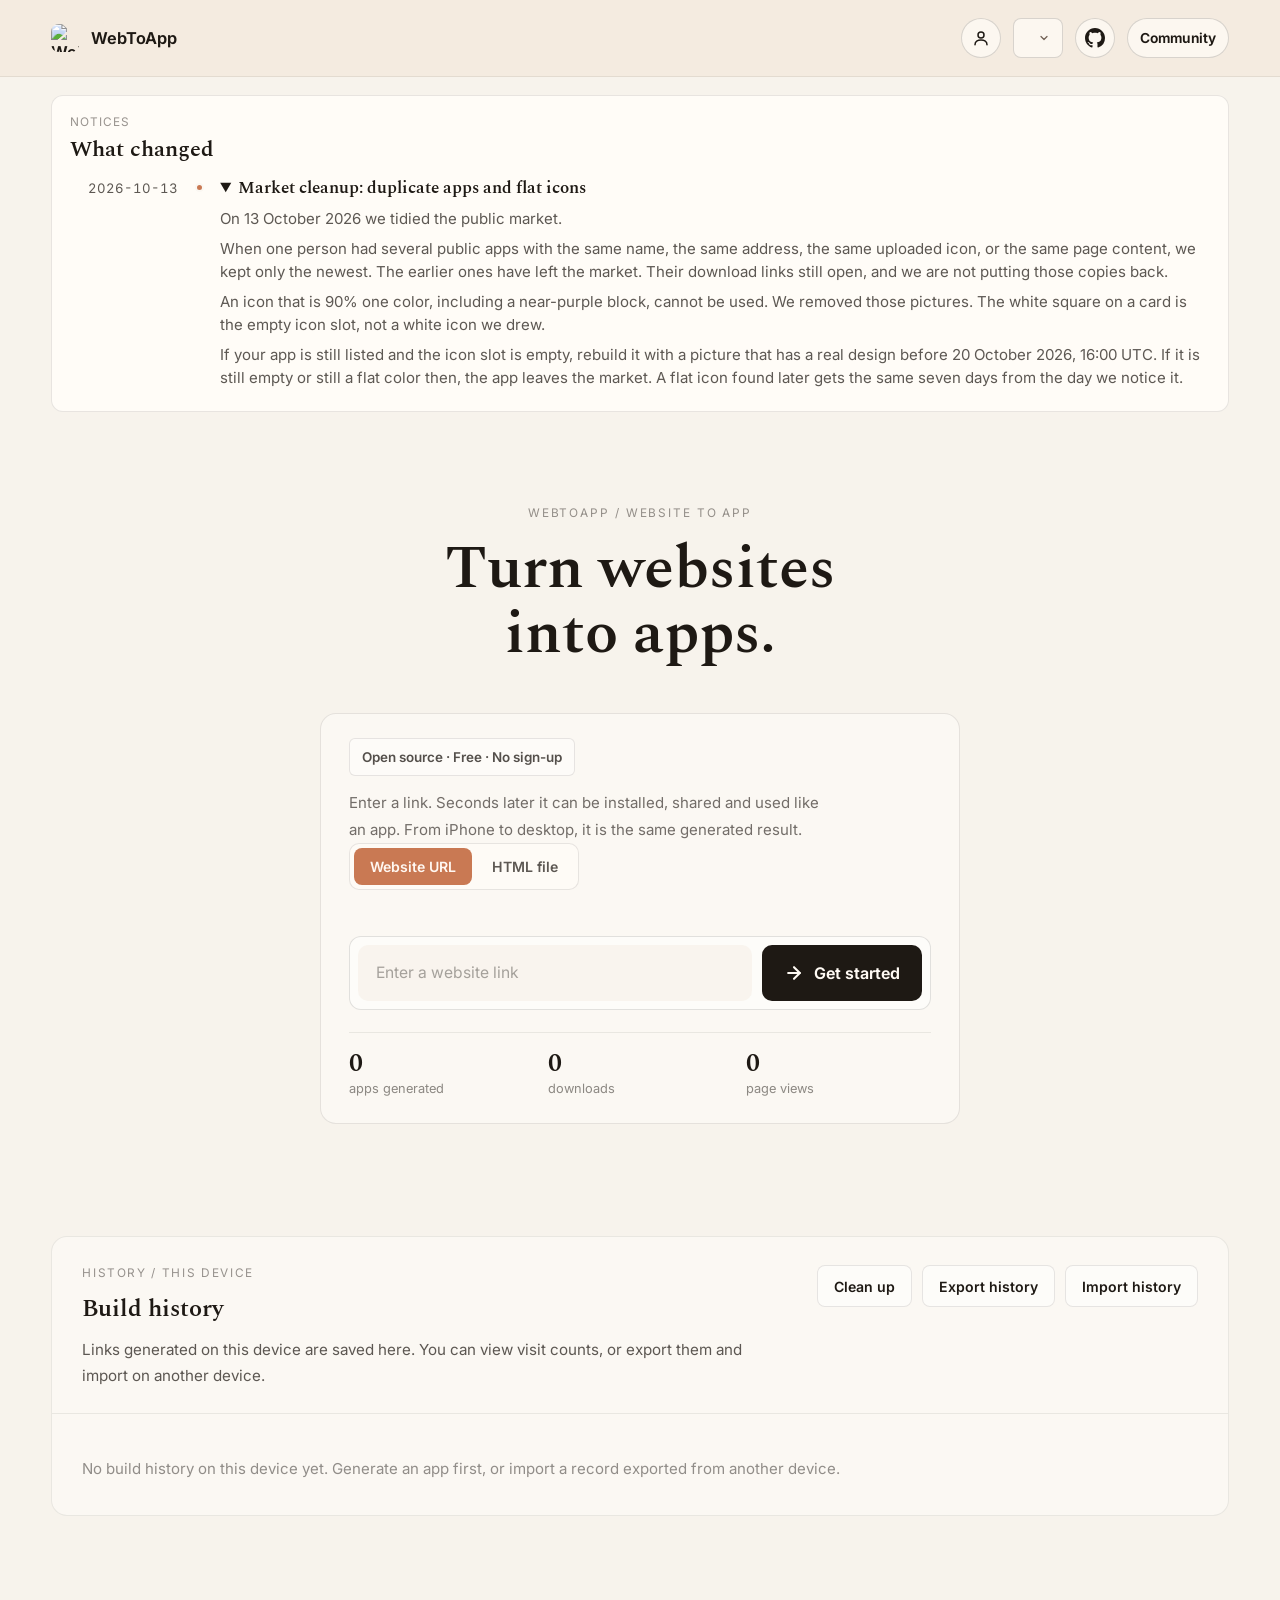
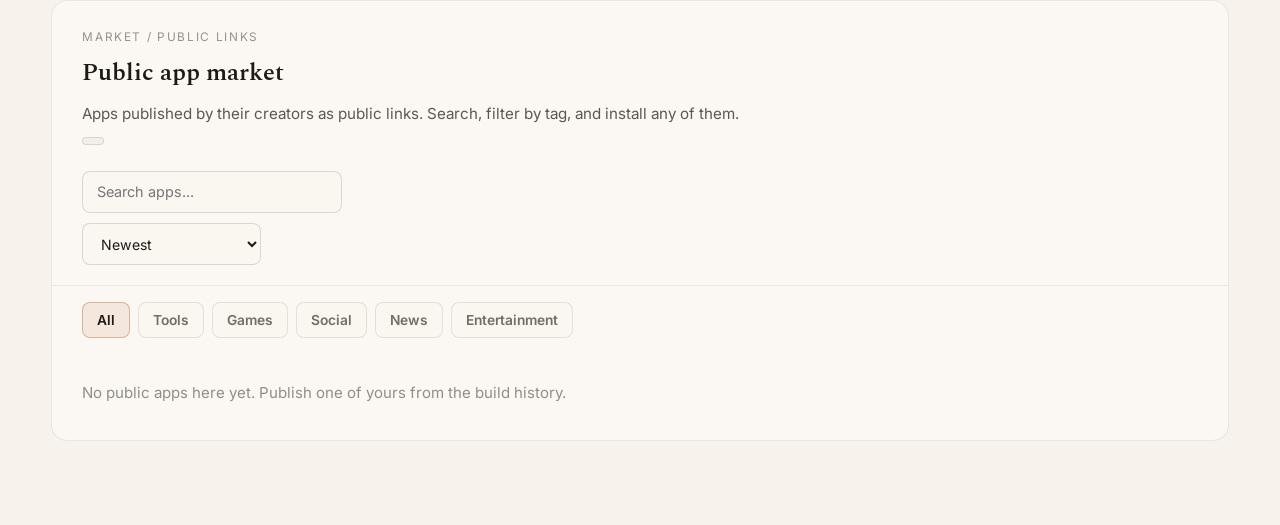
==== commit f37d79b4: "fix: warn flat-icon apps and give them seven days The empty white slot was being read as a new icon." ====
--- a/index.html
+++ b/index.html
@@ -14,9 +14,9 @@
   <link rel="preconnect" href="https://fonts.googleapis.com">
   <link rel="preconnect" href="https://fonts.gstatic.com" crossorigin>
   <link href="https://fonts.googleapis.com/css2?family=Inter:wght@400;500;600;700;800&family=Noto+Serif+SC:wght@400;500;600;700;900&family=Spectral:wght@400;500;600;700&display=swap" rel="stylesheet">
-  <link rel="stylesheet" href="css/style.css?v=20261008-community3">
-  <script src="js/i18n.js?v=20261008-community3"></script>
-  <script src="js/i18n.strings.js?v=20261008-community3"></script>
+  <link rel="stylesheet" href="css/style.css?v=20261013-announce1">
+  <script src="js/i18n.js?v=20261013-announce1"></script>
+  <script src="js/i18n.strings.js?v=20261013-announce1"></script>
 </head>
 <body>
   <header id="nav">
@@ -50,7 +50,7 @@
           <p id="community-title" class="qq-group-title" data-i18n="nav.communityTitle">社区</p>
           <section class="community-block">
             <h2 class="community-kicker" data-i18n="nav.tgTitle">Telegram</h2>
-            <p class="qq-group-lead" data-i18n="nav.tgNote">这是另一个同名项目的群。名字撞了，这边的事也可以在那里一起处理。</p>
+            <p class="qq-group-lead" data-i18n="nav.tgNote">这是另一个同名项目的群，这边的事也可以在那里一起聊。</p>
             <a class="qq-group-join community-link" href="https://t.me/webtoapp777" target="_blank" rel="noopener noreferrer" data-i18n="nav.tgJoin">打开 Telegram</a>
           </section>
           <section class="community-block">
@@ -71,6 +71,8 @@
       </div>
     </div>
   </header>
+
+  <section id="announcements" class="announce" hidden></section>
 
   <main>
     <!-- ===== HERO ===== -->
@@ -570,7 +572,8 @@
     </div>
   </div>
 
-  <script src="js/mdmini.js?v=20261008-community3"></script>
-  <script src="js/app.v5.js?v=20261008-community3"></script>
+  <script src="js/announcements.js?v=20261013-announce1"></script>
+  <script src="js/mdmini.js?v=20261013-announce1"></script>
+  <script src="js/app.v5.js?v=20261013-announce1"></script>
 </body>
 </html>
--- a/css/style.css
+++ b/css/style.css
@@ -106,6 +106,151 @@
   z-index: 1;
 }
 
+.announce {
+  padding-top: 18px;
+  padding-bottom: 0;
+}
+
+.announce-board {
+  max-height: 440px;
+  overflow: auto;
+  padding: 18px 18px 6px;
+  border: 1px solid var(--line);
+  border-radius: var(--radius-lg);
+  background: var(--surface-strong);
+}
+
+.announce-kicker {
+  color: var(--ink-faint);
+  font-size: 0.74rem;
+  letter-spacing: 0.08em;
+  text-transform: uppercase;
+}
+
+.announce-heading {
+  margin-top: 4px;
+  font-family: var(--font-serif);
+  font-size: 1.35rem;
+  font-weight: 600;
+  line-height: 1.25;
+}
+
+.announce-timeline {
+  list-style: none;
+  margin-top: 14px;
+}
+
+.announce-item {
+  display: grid;
+  grid-template-columns: 108px 18px minmax(0, 1fr);
+  column-gap: 12px;
+}
+
+.announce-date {
+  padding-top: 2px;
+  color: var(--ink-soft);
+  font-size: 0.82rem;
+  font-variant-numeric: tabular-nums;
+  text-align: right;
+}
+
+.announce-rail {
+  position: relative;
+}
+
+.announce-rail::before {
+  content: "";
+  position: absolute;
+  top: 14px;
+  bottom: 0;
+  left: 50%;
+  width: 1px;
+  background: var(--line-strong);
+}
+
+.announce-item:last-child .announce-rail::before {
+  display: none;
+}
+
+.announce-dot {
+  position: relative;
+  z-index: 1;
+  display: block;
+  width: 9px;
+  height: 9px;
+  margin: 6px auto 0;
+  border: 2px solid var(--paper-strong, #fbf8f3);
+  border-radius: 50%;
+  background: var(--accent);
+}
+
+.announce-entry {
+  min-width: 0;
+  padding-bottom: 16px;
+}
+
+.announce-title {
+  cursor: pointer;
+  font-family: var(--font-serif);
+  font-size: 1.05rem;
+  font-weight: 600;
+  line-height: 1.35;
+}
+
+.announce-title::-webkit-details-marker {
+  display: none;
+}
+
+.announce-body {
+  margin-top: 8px;
+  color: var(--ink-soft);
+  font-size: 0.94rem;
+}
+
+.announce-body p + p {
+  margin-top: 8px;
+}
+
+.history-icon-review {
+  margin-top: 6px;
+  color: var(--danger);
+  font-size: 0.82rem;
+  line-height: 1.4;
+}
+
+.market-icon-review {
+  display: inline-block;
+  margin-top: 6px;
+  padding: 2px 8px;
+  border-radius: 999px;
+  background: rgba(160, 83, 61, 0.12);
+  color: var(--danger);
+  font-size: 0.75rem;
+  font-weight: 600;
+}
+
+@media (max-width: 720px) {
+  .announce-item {
+    grid-template-columns: 18px minmax(0, 1fr);
+  }
+
+  .announce-date {
+    grid-column: 2;
+    grid-row: 1;
+    padding-bottom: 2px;
+    text-align: left;
+  }
+
+  .announce-rail {
+    grid-row: 1 / span 2;
+  }
+
+  .announce-entry {
+    grid-column: 2;
+    grid-row: 2;
+  }
+}
+
 section {
   padding-inline: clamp(22px, 4vw, 52px);
 }
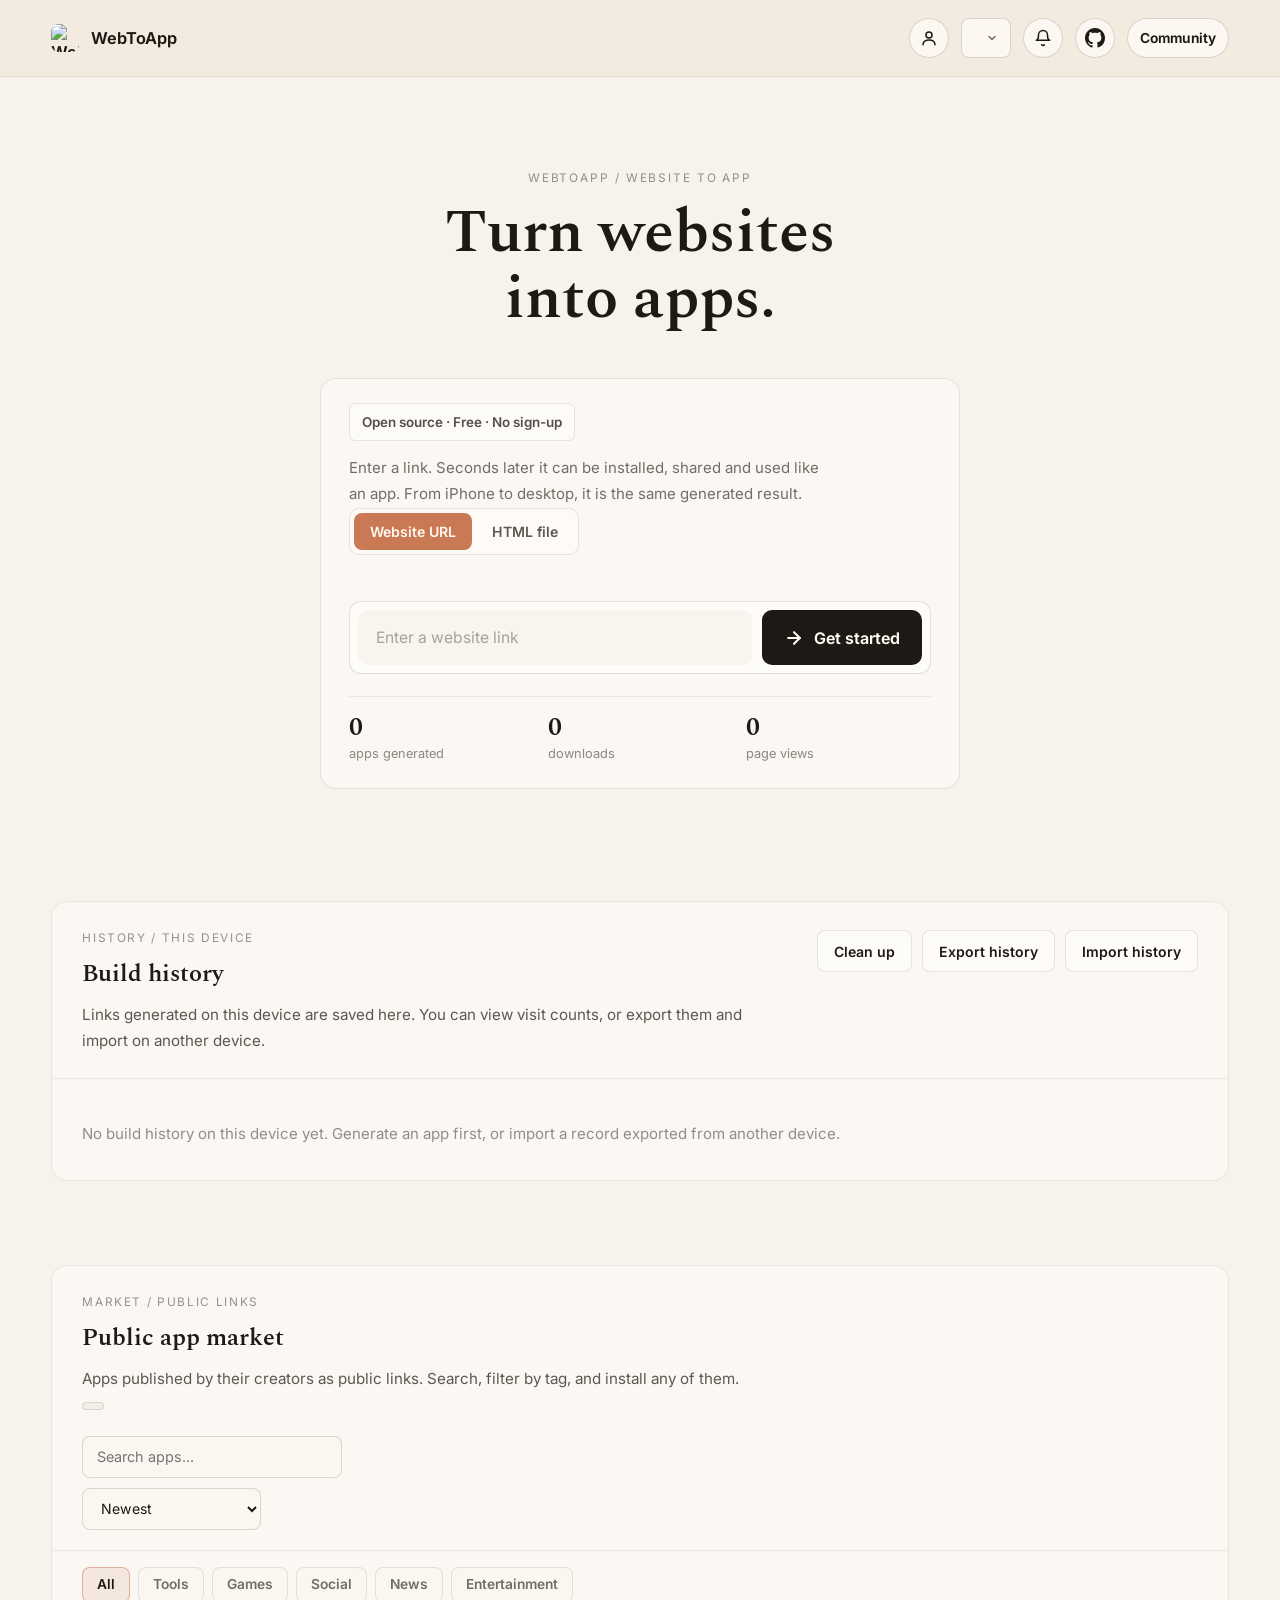
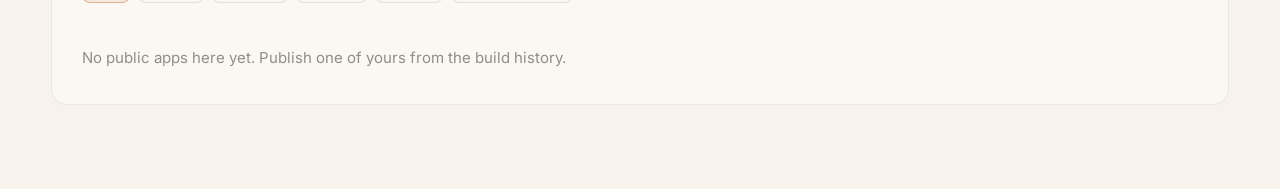
==== commit f48b830f: "fix: keep the site notice as a small top-bar button The notice was opening to the full length of the" ====
--- a/index.html
+++ b/index.html
@@ -14,9 +14,9 @@
   <link rel="preconnect" href="https://fonts.googleapis.com">
   <link rel="preconnect" href="https://fonts.gstatic.com" crossorigin>
   <link href="https://fonts.googleapis.com/css2?family=Inter:wght@400;500;600;700;800&family=Noto+Serif+SC:wght@400;500;600;700;900&family=Spectral:wght@400;500;600;700&display=swap" rel="stylesheet">
-  <link rel="stylesheet" href="css/style.css?v=20261013-announce1">
-  <script src="js/i18n.js?v=20261013-announce1"></script>
-  <script src="js/i18n.strings.js?v=20261013-announce1"></script>
+  <link rel="stylesheet" href="css/style.css?v=20261013-noticebtn1">
+  <script src="js/i18n.js?v=20261013-noticebtn1"></script>
+  <script src="js/i18n.strings.js?v=20261013-noticebtn1"></script>
 </head>
 <body>
   <header id="nav">
@@ -32,6 +32,20 @@
       <div class="lang-switcher">
         <label id="lang-label" class="sr-only" for="lang-select" data-i18n="nav.langLabel">Language</label>
         <select id="lang-select" aria-labelledby="lang-label"></select>
+      </div>
+      <div class="nav-notices">
+        <button id="notices-btn" class="nav-notices-btn" type="button"
+          aria-haspopup="dialog" aria-expanded="false" aria-controls="notices-panel"
+          aria-label="Notices" title="Notices">
+          <svg viewBox="0 0 24 24" width="18" height="18" fill="none" stroke="currentColor" stroke-width="2" stroke-linecap="round" stroke-linejoin="round" aria-hidden="true"><path d="M18 8a6 6 0 1 0-12 0c0 7-3 7-3 7h18s-3 0-3-7"/><path d="M13.7 21a2 2 0 0 1-3.4 0"/></svg>
+        </button>
+        <div id="notices-panel" class="nav-notices-panel hidden" role="dialog" aria-labelledby="notices-title" hidden>
+          <div class="nav-notices-head">
+            <p id="notices-title" class="nav-notices-title"></p>
+            <button id="notices-close" class="nav-notices-close" type="button" aria-label="Close">×</button>
+          </div>
+          <div id="notices-scroll" class="nav-notices-scroll"></div>
+        </div>
       </div>
       <a class="gh-link" href="https://github.com/shiahonb777/WebToApp" target="_blank" rel="noopener noreferrer"
          data-i18n-aria-label="nav.github" aria-label="View source on GitHub" title="GitHub">
@@ -71,8 +85,6 @@
       </div>
     </div>
   </header>
-
-  <section id="announcements" class="announce" hidden></section>
 
   <main>
     <!-- ===== HERO ===== -->
@@ -572,8 +584,8 @@
     </div>
   </div>
 
-  <script src="js/announcements.js?v=20261013-announce1"></script>
-  <script src="js/mdmini.js?v=20261013-announce1"></script>
-  <script src="js/app.v5.js?v=20261013-announce1"></script>
+  <script src="js/announcements.js?v=20261013-noticebtn1"></script>
+  <script src="js/mdmini.js?v=20261013-noticebtn1"></script>
+  <script src="js/app.v5.js?v=20261013-noticebtn1"></script>
 </body>
 </html>
--- a/css/style.css
+++ b/css/style.css
@@ -106,111 +106,6 @@
   z-index: 1;
 }
 
-.announce {
-  padding-top: 18px;
-  padding-bottom: 0;
-}
-
-.announce-board {
-  max-height: 440px;
-  overflow: auto;
-  padding: 18px 18px 6px;
-  border: 1px solid var(--line);
-  border-radius: var(--radius-lg);
-  background: var(--surface-strong);
-}
-
-.announce-kicker {
-  color: var(--ink-faint);
-  font-size: 0.74rem;
-  letter-spacing: 0.08em;
-  text-transform: uppercase;
-}
-
-.announce-heading {
-  margin-top: 4px;
-  font-family: var(--font-serif);
-  font-size: 1.35rem;
-  font-weight: 600;
-  line-height: 1.25;
-}
-
-.announce-timeline {
-  list-style: none;
-  margin-top: 14px;
-}
-
-.announce-item {
-  display: grid;
-  grid-template-columns: 108px 18px minmax(0, 1fr);
-  column-gap: 12px;
-}
-
-.announce-date {
-  padding-top: 2px;
-  color: var(--ink-soft);
-  font-size: 0.82rem;
-  font-variant-numeric: tabular-nums;
-  text-align: right;
-}
-
-.announce-rail {
-  position: relative;
-}
-
-.announce-rail::before {
-  content: "";
-  position: absolute;
-  top: 14px;
-  bottom: 0;
-  left: 50%;
-  width: 1px;
-  background: var(--line-strong);
-}
-
-.announce-item:last-child .announce-rail::before {
-  display: none;
-}
-
-.announce-dot {
-  position: relative;
-  z-index: 1;
-  display: block;
-  width: 9px;
-  height: 9px;
-  margin: 6px auto 0;
-  border: 2px solid var(--paper-strong, #fbf8f3);
-  border-radius: 50%;
-  background: var(--accent);
-}
-
-.announce-entry {
-  min-width: 0;
-  padding-bottom: 16px;
-}
-
-.announce-title {
-  cursor: pointer;
-  font-family: var(--font-serif);
-  font-size: 1.05rem;
-  font-weight: 600;
-  line-height: 1.35;
-}
-
-.announce-title::-webkit-details-marker {
-  display: none;
-}
-
-.announce-body {
-  margin-top: 8px;
-  color: var(--ink-soft);
-  font-size: 0.94rem;
-}
-
-.announce-body p + p {
-  margin-top: 8px;
-}
-
 .history-icon-review {
   margin-top: 6px;
   color: var(--danger);
@@ -227,28 +122,6 @@
   color: var(--danger);
   font-size: 0.75rem;
   font-weight: 600;
-}
-
-@media (max-width: 720px) {
-  .announce-item {
-    grid-template-columns: 18px minmax(0, 1fr);
-  }
-
-  .announce-date {
-    grid-column: 2;
-    grid-row: 1;
-    padding-bottom: 2px;
-    text-align: left;
-  }
-
-  .announce-rail {
-    grid-row: 1 / span 2;
-  }
-
-  .announce-entry {
-    grid-column: 2;
-    grid-row: 2;
-  }
 }
 
 section {
@@ -1920,6 +1793,135 @@
 
 .gh-link svg {
   display: block;
+}
+
+.nav-notices {
+  position: relative;
+  display: inline-flex;
+}
+
+.nav-notices-btn {
+  display: inline-flex;
+  align-items: center;
+  justify-content: center;
+  flex: none;
+  width: 40px;
+  height: 40px;
+  border-radius: 999px;
+  border: 1px solid rgba(30, 25, 20, 0.16);
+  background-color: rgba(255, 251, 246, 0.72);
+  color: var(--ink, #1e1914);
+  transition: border-color 0.18s ease, background-color 0.18s ease, color 0.18s ease;
+}
+
+.nav-notices-btn:hover,
+.nav-notices-btn[aria-expanded="true"] {
+  border-color: rgba(30, 25, 20, 0.32);
+  color: var(--accent, #c97953);
+}
+
+.nav-notices-btn:focus-visible {
+  outline: 2px solid var(--accent, #c97953);
+  outline-offset: 2px;
+}
+
+.nav-notices-btn svg {
+  display: block;
+}
+
+.nav-notices-panel {
+  position: absolute;
+  top: calc(100% + 10px);
+  inset-inline-end: 0;
+  z-index: 30;
+  display: flex;
+  flex-direction: column;
+  width: min(340px, calc(100vw - 24px));
+  max-height: 320px;
+  padding: 12px 12px 10px;
+  border-radius: 14px;
+  border: 1px solid rgba(30, 25, 20, 0.1);
+  background: var(--paper-strong, #fbf8f3);
+  box-shadow: 0 16px 40px rgba(30, 25, 20, 0.16);
+}
+
+.nav-notices-panel.hidden {
+  display: none;
+}
+
+.nav-notices-head {
+  display: flex;
+  align-items: center;
+  justify-content: space-between;
+  gap: 8px;
+  flex: none;
+}
+
+.nav-notices-title {
+  margin: 0;
+  font-weight: 700;
+  font-size: 0.95rem;
+  line-height: 1.3;
+}
+
+.nav-notices-close {
+  width: 28px;
+  height: 28px;
+  flex: none;
+  font-size: 1.2rem;
+  line-height: 1;
+  color: rgba(30, 25, 20, 0.5);
+}
+
+.nav-notices-close:hover {
+  color: var(--ink, #1e1914);
+}
+
+.nav-notices-scroll {
+  min-height: 0;
+  max-height: 250px;
+  margin-top: 8px;
+  overflow: auto;
+}
+
+.nav-notices-list {
+  list-style: none;
+}
+
+.nav-notices-item + .nav-notices-item {
+  margin-top: 12px;
+  padding-top: 12px;
+  border-top: 1px solid rgba(30, 25, 20, 0.08);
+}
+
+.nav-notices-date {
+  color: var(--ink-faint, rgba(30, 25, 20, 0.46));
+  font-size: 0.75rem;
+  font-variant-numeric: tabular-nums;
+}
+
+.nav-notices-item h3 {
+  margin: 2px 0 0;
+  font-family: var(--font-serif);
+  font-size: 0.98rem;
+  font-weight: 600;
+  line-height: 1.35;
+}
+
+.nav-notices-item p {
+  margin: 6px 0 0;
+  color: var(--ink-soft, rgba(30, 25, 20, 0.72));
+  font-size: 0.86rem;
+  line-height: 1.45;
+}
+
+@media (max-width: 720px) {
+  .nav-notices-panel {
+    position: fixed;
+    top: 62px;
+    inset-inline: 12px;
+    width: auto;
+  }
 }
 
 .qq-group {
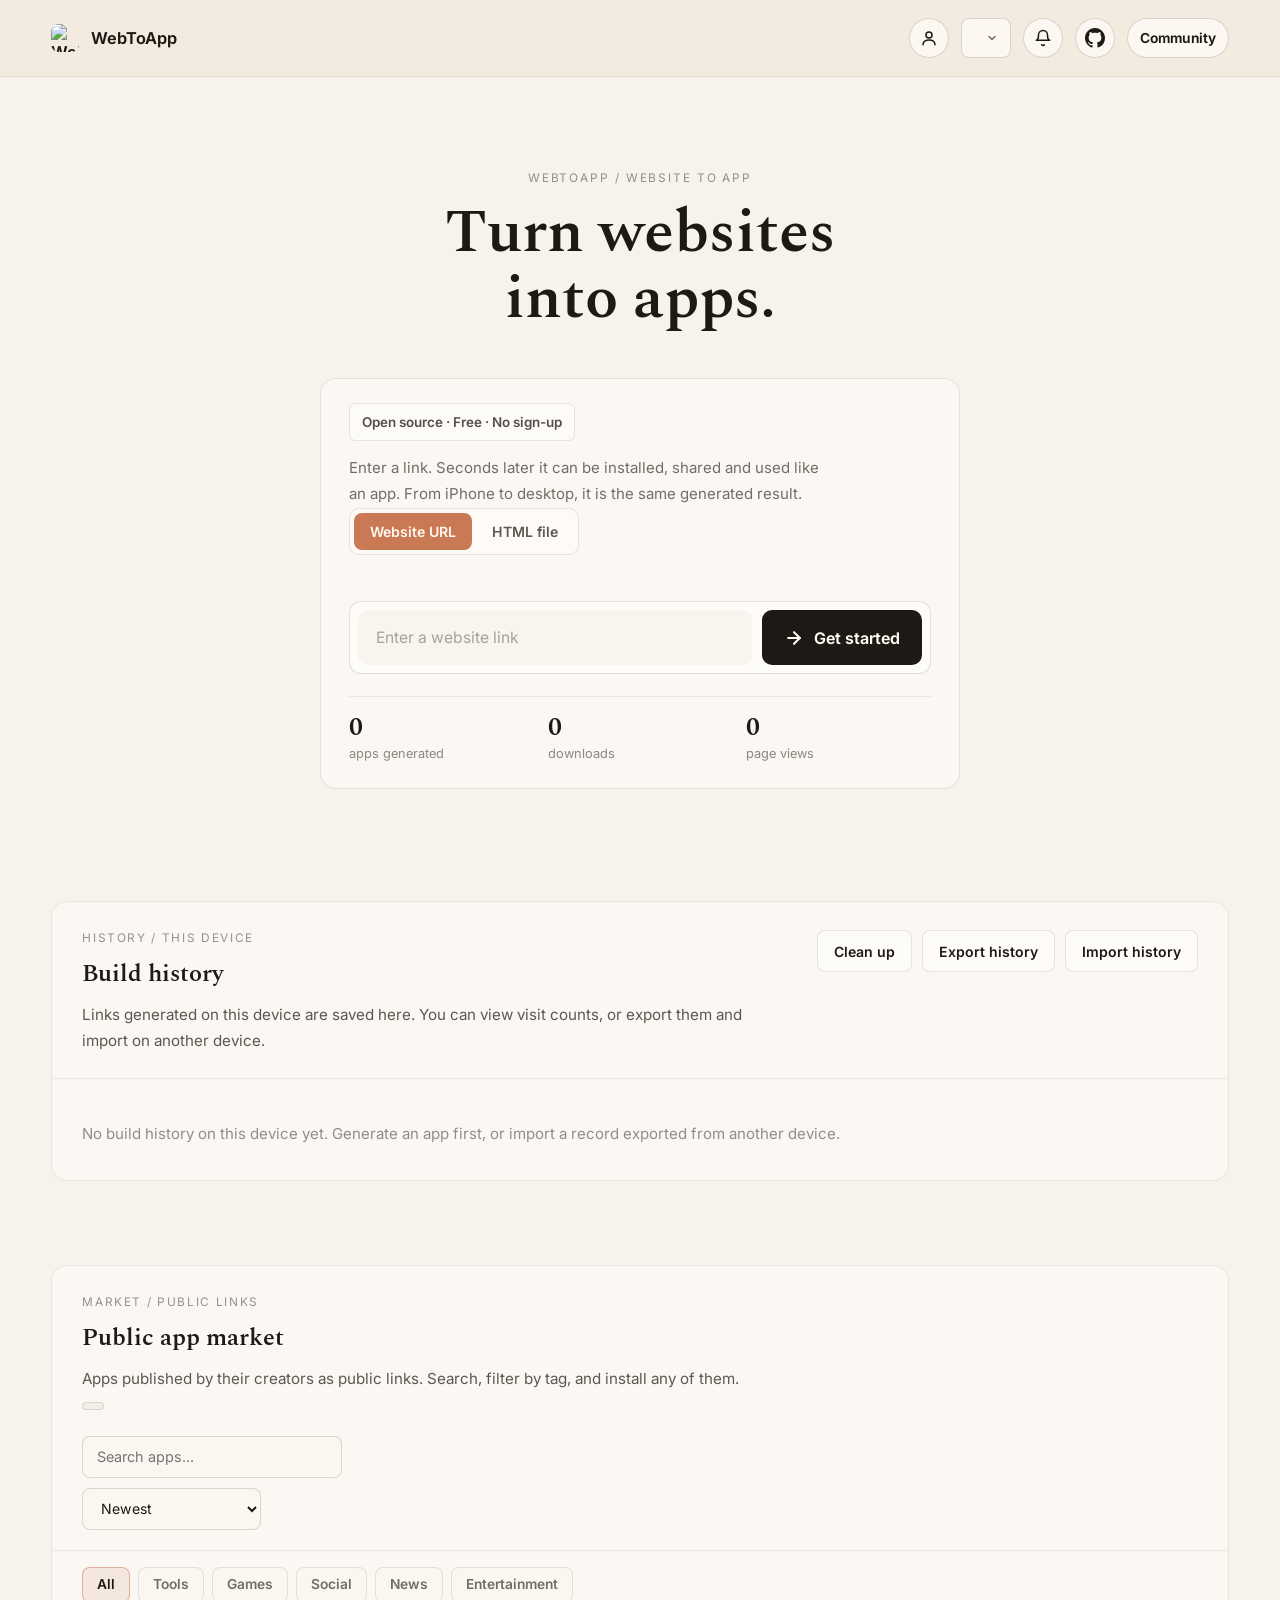
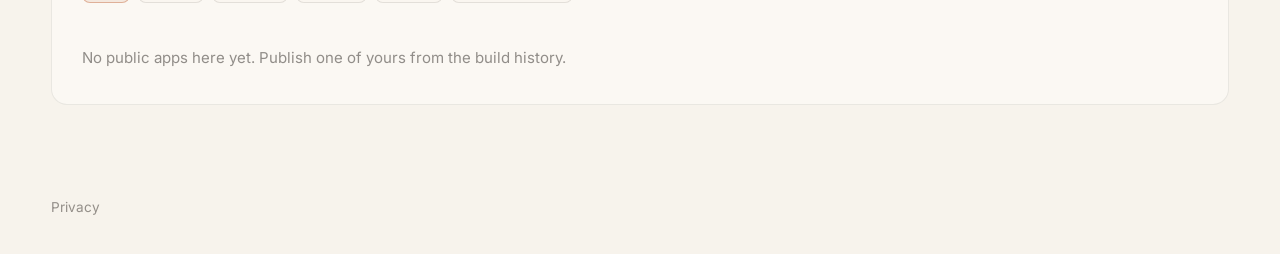
==== commit 469ae451: "feat: show AdSense on the site's own pages The publisher script, ads.txt, and a privacy page are wha" ====
--- a/index.html
+++ b/index.html
@@ -10,13 +10,14 @@
   <meta property="og:description" content="Enter a link. Seconds later it can be installed, shared and used like an app.">
   <meta property="og:type" content="website">
   <meta name="theme-color" content="#efe4d4">
+  <script async src="https://pagead2.googlesyndication.com/pagead/js/adsbygoogle.js?client=ca-pub-7023716352718601" crossorigin="anonymous"></script>
   <link rel="icon" href="assets/site-logo.jpg">
   <link rel="preconnect" href="https://fonts.googleapis.com">
   <link rel="preconnect" href="https://fonts.gstatic.com" crossorigin>
   <link href="https://fonts.googleapis.com/css2?family=Inter:wght@400;500;600;700;800&family=Noto+Serif+SC:wght@400;500;600;700;900&family=Spectral:wght@400;500;600;700&display=swap" rel="stylesheet">
-  <link rel="stylesheet" href="css/style.css?v=20261013-noticebtn1">
-  <script src="js/i18n.js?v=20261013-noticebtn1"></script>
-  <script src="js/i18n.strings.js?v=20261013-noticebtn1"></script>
+  <link rel="stylesheet" href="css/style.css?v=20261013-ads1">
+  <script src="js/i18n.js?v=20261013-ads1"></script>
+  <script src="js/i18n.strings.js?v=20261013-ads1"></script>
 </head>
 <body>
   <header id="nav">
@@ -539,6 +540,9 @@
     </section>
 
   </main>
+  <footer class="site-footer">
+    <a href="/privacy.html" data-i18n="footer.privacy">Privacy</a>
+  </footer>
 
   <!-- ===== USER PROFILE ===== -->
   <div id="profile-modal" class="profile-modal hidden" role="dialog" aria-modal="true" aria-labelledby="profile-name-view">
@@ -584,8 +588,8 @@
     </div>
   </div>
 
-  <script src="js/announcements.js?v=20261013-noticebtn1"></script>
-  <script src="js/mdmini.js?v=20261013-noticebtn1"></script>
-  <script src="js/app.v5.js?v=20261013-noticebtn1"></script>
+  <script src="js/announcements.js?v=20261013-ads1"></script>
+  <script src="js/mdmini.js?v=20261013-ads1"></script>
+  <script src="js/app.v5.js?v=20261013-ads1"></script>
 </body>
 </html>
--- a/css/style.css
+++ b/css/style.css
@@ -106,6 +106,16 @@
   z-index: 1;
 }
 
+.site-footer {
+  padding: 8px clamp(22px, 4vw, 52px) 36px;
+  color: var(--ink-faint);
+  font-size: 0.85rem;
+}
+
+.site-footer a:hover {
+  color: var(--accent);
+}
+
 .history-icon-review {
   margin-top: 6px;
   color: var(--danger);
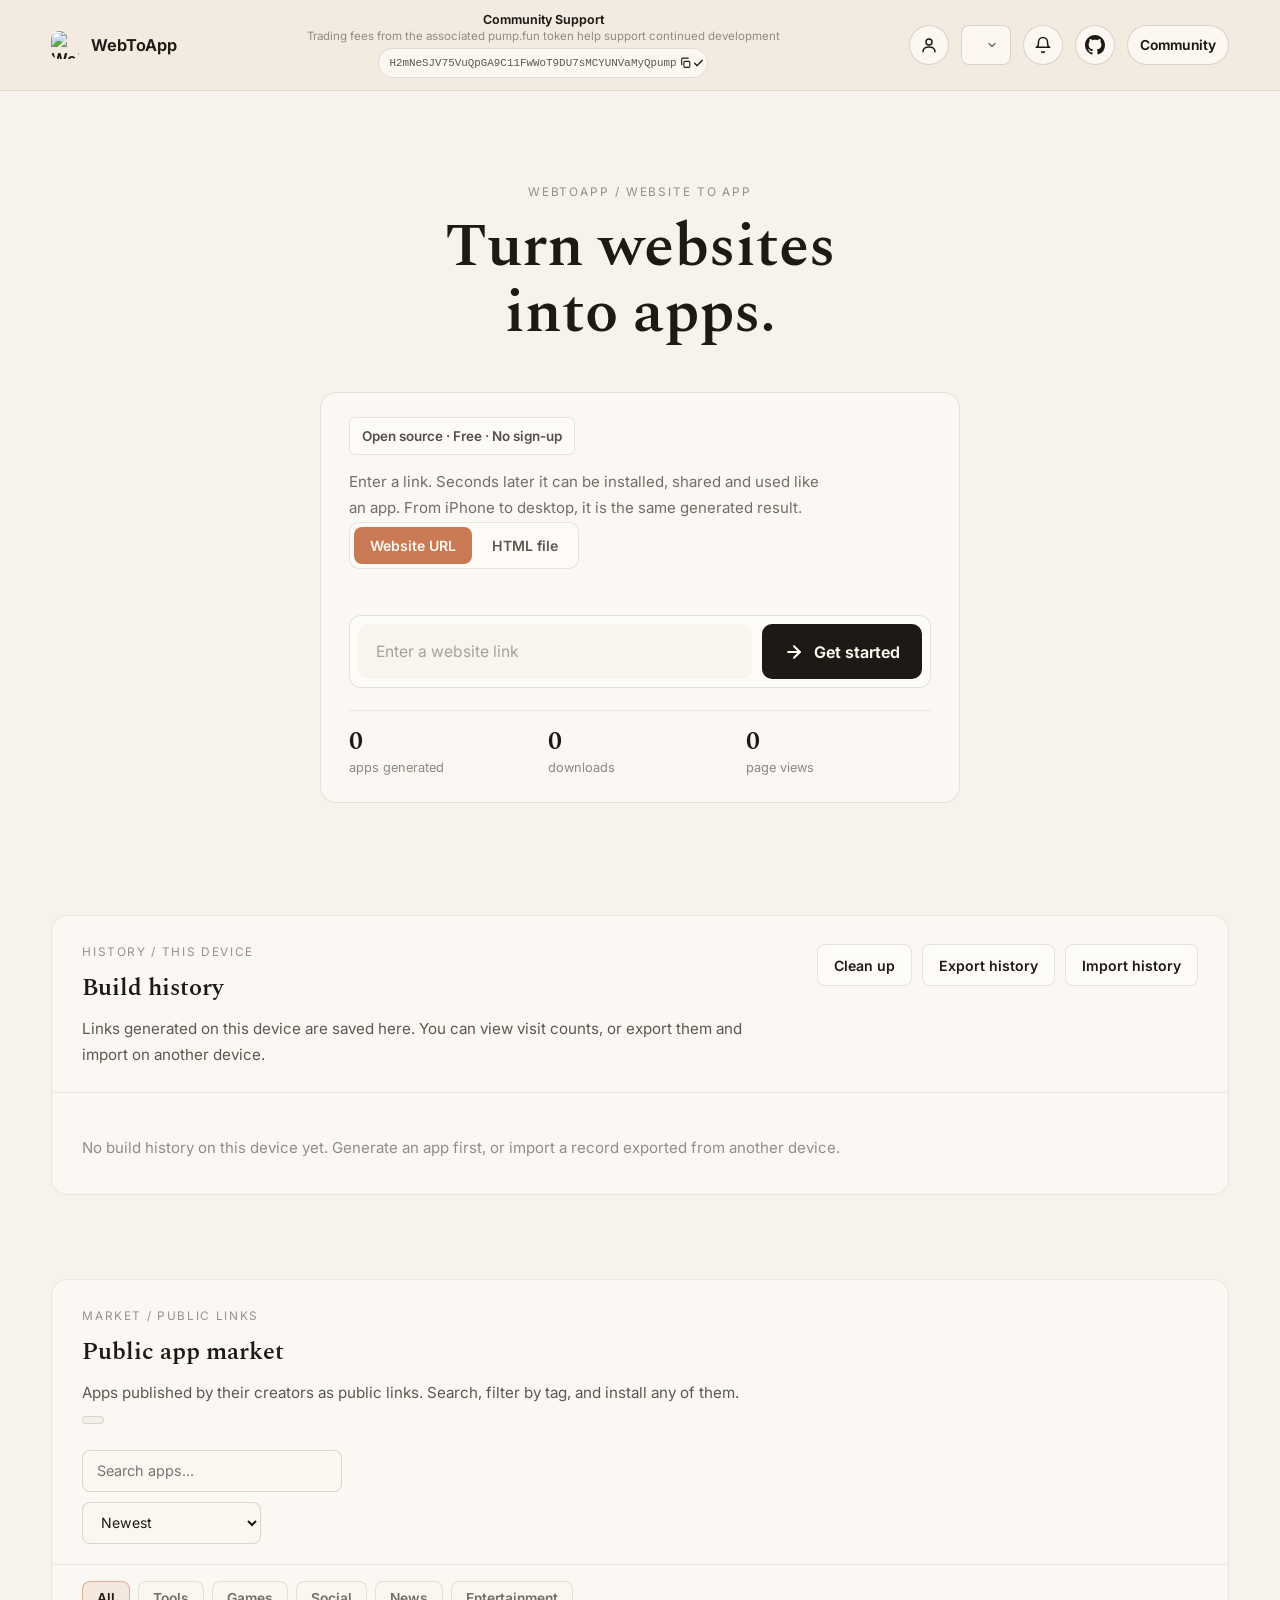
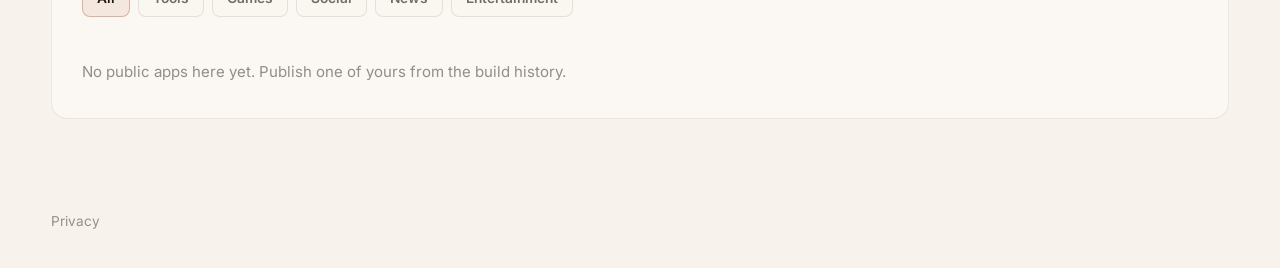
==== commit 6a5c4039: "feat: show the community token in the top bar The empty middle of the header now names the pump.fun " ====
--- a/index.html
+++ b/index.html
@@ -15,9 +15,9 @@
   <link rel="preconnect" href="https://fonts.googleapis.com">
   <link rel="preconnect" href="https://fonts.gstatic.com" crossorigin>
   <link href="https://fonts.googleapis.com/css2?family=Inter:wght@400;500;600;700;800&family=Noto+Serif+SC:wght@400;500;600;700;900&family=Spectral:wght@400;500;600;700&display=swap" rel="stylesheet">
-  <link rel="stylesheet" href="css/style.css?v=20261013-ads1">
-  <script src="js/i18n.js?v=20261013-ads1"></script>
-  <script src="js/i18n.strings.js?v=20261013-ads1"></script>
+  <link rel="stylesheet" href="css/style.css?v=20261022-support1">
+  <script src="js/i18n.js?v=20261022-support1"></script>
+  <script src="js/i18n.strings.js?v=20261022-support1"></script>
 </head>
 <body>
   <header id="nav">
@@ -25,6 +25,24 @@
       <img src="assets/site-logo.jpg" alt="WebToApp">
       <span>WebToApp</span>
     </a>
+    <div class="nav-support">
+      <p class="nav-support-title" data-i18n="nav.supportTitle">Community Support</p>
+      <p class="nav-support-note" data-i18n="nav.supportNote">Trading fees from the associated pump.fun token help support continued development</p>
+      <div class="nav-support-mint-row">
+        <a class="nav-support-mint" dir="ltr"
+           href="https://pump.fun/coin/H2mNeSJV75VuQpGA9C11FwWoT9DU7sMCYUNVaMyQpump"
+           target="_blank" rel="noopener noreferrer"
+           data-i18n-aria-label="nav.supportOpen"
+           aria-label="Open the token on pump.fun">H2mNeSJV75VuQpGA9C11FwWoT9DU7sMCYUNVaMyQpump</a>
+        <button id="support-copy" class="nav-support-copy" type="button"
+          data-i18n-aria-label="nav.supportCopy" data-i18n-title="nav.supportCopy"
+          aria-label="Copy the token address" title="Copy the token address">
+          <svg class="nav-support-icon-copy" viewBox="0 0 24 24" width="14" height="14" fill="none" stroke="currentColor" stroke-width="2" stroke-linecap="round" stroke-linejoin="round" aria-hidden="true"><rect x="9" y="9" width="11" height="11" rx="2"/><path d="M5 15V5a2 2 0 0 1 2-2h10"/></svg>
+          <svg class="nav-support-icon-check" viewBox="0 0 24 24" width="14" height="14" fill="none" stroke="currentColor" stroke-width="2.4" stroke-linecap="round" stroke-linejoin="round" aria-hidden="true"><path d="M5 12.5 9.2 17 19 7"/></svg>
+        </button>
+      </div>
+      <p id="support-copy-status" class="sr-only" role="status"></p>
+    </div>
     <div class="nav-actions">
       <button id="profile-btn" class="profile-btn" type="button" data-i18n-aria-label="profile.open" data-i18n-title="profile.open" aria-label="My page" title="My page">
         <img id="profile-btn-avatar" class="profile-btn-avatar hidden" alt="">
@@ -58,6 +76,7 @@
         <button id="qq-group-btn" class="qq-group-btn" type="button"
           aria-haspopup="dialog" aria-expanded="false" aria-controls="qq-group-panel"
           data-i18n-aria-label="nav.qq" data-i18n-title="nav.qq" aria-label="Community" title="Community">
+          <svg class="qq-group-icon" viewBox="0 0 24 24" width="18" height="18" fill="none" stroke="currentColor" stroke-width="2" stroke-linecap="round" stroke-linejoin="round" aria-hidden="true"><path d="M16 21v-2a4 4 0 0 0-4-4H6a4 4 0 0 0-4 4v2"/><circle cx="9" cy="7" r="4"/><path d="M22 21v-2a4 4 0 0 0-3-3.87"/><path d="M16 3.13a4 4 0 0 1 0 7.75"/></svg>
           <span data-i18n="nav.qqShort">Community</span>
         </button>
         <div id="qq-group-panel" class="qq-group-panel hidden" role="dialog" aria-labelledby="community-title">
@@ -588,8 +607,8 @@
     </div>
   </div>
 
-  <script src="js/announcements.js?v=20261013-ads1"></script>
-  <script src="js/mdmini.js?v=20261013-ads1"></script>
-  <script src="js/app.v5.js?v=20261013-ads1"></script>
+  <script src="js/announcements.js?v=20261022-support1"></script>
+  <script src="js/mdmini.js?v=20261022-support1"></script>
+  <script src="js/app.v5.js?v=20261022-support1"></script>
 </body>
 </html>
--- a/css/style.css
+++ b/css/style.css
@@ -76,10 +76,11 @@
   position: sticky;
   top: 0;
   z-index: 20;
-  display: flex;
-  align-items: center;
-  justify-content: space-between;
-  padding: 18px clamp(22px, 4vw, 52px);
+  display: grid;
+  grid-template-columns: auto minmax(0, 1fr) auto;
+  align-items: center;
+  column-gap: 16px;
+  padding: 12px clamp(22px, 4vw, 52px);
   background: var(--paper);
   border-bottom: 1px solid rgba(30, 25, 20, 0.08);
 }
@@ -1611,7 +1612,7 @@
   }
 
   .nav-actions {
-    gap: 6px;
+    gap: 4px;
   }
 
   .qq-group-btn {
@@ -1775,6 +1776,111 @@
   align-items: center;
   gap: 12px;
   flex: none;
+}
+
+.nav-support {
+  position: relative;
+  min-width: 0;
+  display: flex;
+  flex-direction: column;
+  align-items: center;
+  justify-content: center;
+  gap: 1px;
+  text-align: center;
+}
+
+.nav-support-title,
+.nav-support-note {
+  margin: 0;
+  max-width: 100%;
+}
+
+.nav-support-title {
+  font-size: 0.78rem;
+  font-weight: 650;
+  line-height: 1.25;
+  color: var(--ink);
+}
+
+.nav-support-note {
+  font-size: 0.72rem;
+  line-height: 1.35;
+  color: var(--ink-faint);
+  display: -webkit-box;
+  -webkit-line-clamp: 2;
+  -webkit-box-orient: vertical;
+  overflow: hidden;
+}
+
+.nav-support-mint-row {
+  display: inline-flex;
+  align-items: center;
+  gap: 2px;
+  max-width: 100%;
+  margin-top: 3px;
+  padding: 1px 2px 1px 10px;
+  border: 1px solid rgba(30, 25, 20, 0.12);
+  border-radius: 999px;
+  background: rgba(255, 251, 246, 0.72);
+}
+
+.nav-support-mint-row.is-failed {
+  border-color: rgba(138, 75, 45, 0.45);
+}
+
+.nav-support-mint {
+  min-width: 0;
+  overflow-x: auto;
+  scrollbar-width: none;
+  font-family: ui-monospace, SFMono-Regular, Menlo, Consolas, monospace;
+  font-size: 0.68rem;
+  line-height: 1.4;
+  letter-spacing: 0;
+  white-space: nowrap;
+  color: var(--ink-soft);
+  direction: ltr;
+  unicode-bidi: isolate;
+  user-select: all;
+}
+
+.nav-support-mint::-webkit-scrollbar {
+  display: none;
+}
+
+.nav-support-mint:hover {
+  color: var(--accent);
+}
+
+.nav-support-copy {
+  display: inline-flex;
+  align-items: center;
+  justify-content: center;
+  flex: none;
+  width: 26px;
+  height: 26px;
+  border-radius: 999px;
+  color: var(--ink);
+}
+
+.nav-support-copy:hover,
+.nav-support-copy.is-copied {
+  color: var(--accent);
+}
+
+.nav-support-icon-check {
+  display: none;
+}
+
+.nav-support-copy.is-copied .nav-support-icon-copy {
+  display: none;
+}
+
+.nav-support-copy.is-copied .nav-support-icon-check {
+  display: block;
+}
+
+.nav-support-copy svg {
+  display: block;
 }
 
 .gh-link {
@@ -1925,10 +2031,43 @@
   line-height: 1.45;
 }
 
+@media (max-width: 960px) {
+  #nav {
+    grid-template-columns: auto minmax(0, 1fr);
+    grid-template-areas:
+      "logo actions"
+      "support support";
+    row-gap: 8px;
+  }
+
+  .logo {
+    grid-area: logo;
+  }
+
+  .nav-actions {
+    grid-area: actions;
+    justify-self: end;
+    min-width: 0;
+  }
+
+  .nav-support {
+    grid-area: support;
+    padding-top: 2px;
+  }
+
+  .nav-notices-panel,
+  .qq-group-panel {
+    position: fixed;
+    top: var(--nav-pop-top, 118px);
+    inset-inline: 12px;
+    width: auto;
+  }
+}
+
 @media (max-width: 720px) {
   .nav-notices-panel {
     position: fixed;
-    top: 62px;
+    top: var(--nav-pop-top, 118px);
     inset-inline: 12px;
     width: auto;
   }
@@ -1944,6 +2083,7 @@
   display: inline-flex;
   align-items: center;
   justify-content: center;
+  gap: 0;
   flex: none;
   height: 40px;
   min-width: 44px;
@@ -1968,6 +2108,26 @@
 .qq-group-btn:focus-visible {
   outline: 2px solid var(--accent, #c97953);
   outline-offset: 2px;
+}
+
+.qq-group-icon {
+  display: none;
+}
+
+@media (max-width: 720px) {
+  .qq-group-btn {
+    width: 40px;
+    min-width: 40px;
+    padding: 0;
+  }
+
+  .qq-group-btn span {
+    display: none;
+  }
+
+  .qq-group-icon {
+    display: block;
+  }
 }
 
 .qq-group-panel {
@@ -3047,6 +3207,37 @@
   font-weight: 400;
 }
 
+/* After the base popover rules, so a narrow header still opens these below itself. */
+@media (max-width: 960px) {
+  .nav-notices-panel,
+  .qq-group-panel {
+    position: fixed;
+    top: var(--nav-pop-top, 118px);
+    inset-inline: 12px;
+    width: auto;
+  }
+}
+
+@media (max-width: 400px) {
+  #nav {
+    padding-inline: 10px;
+    column-gap: 6px;
+  }
+
+  .nav-actions {
+    gap: 2px;
+  }
+
+  .profile-btn,
+  .nav-notices-btn,
+  .gh-link,
+  .qq-group-btn {
+    width: 36px;
+    min-width: 36px;
+    height: 36px;
+  }
+}
+
 .profile-vis-badge {
   flex-shrink: 0;
   padding: 2px 8px;
